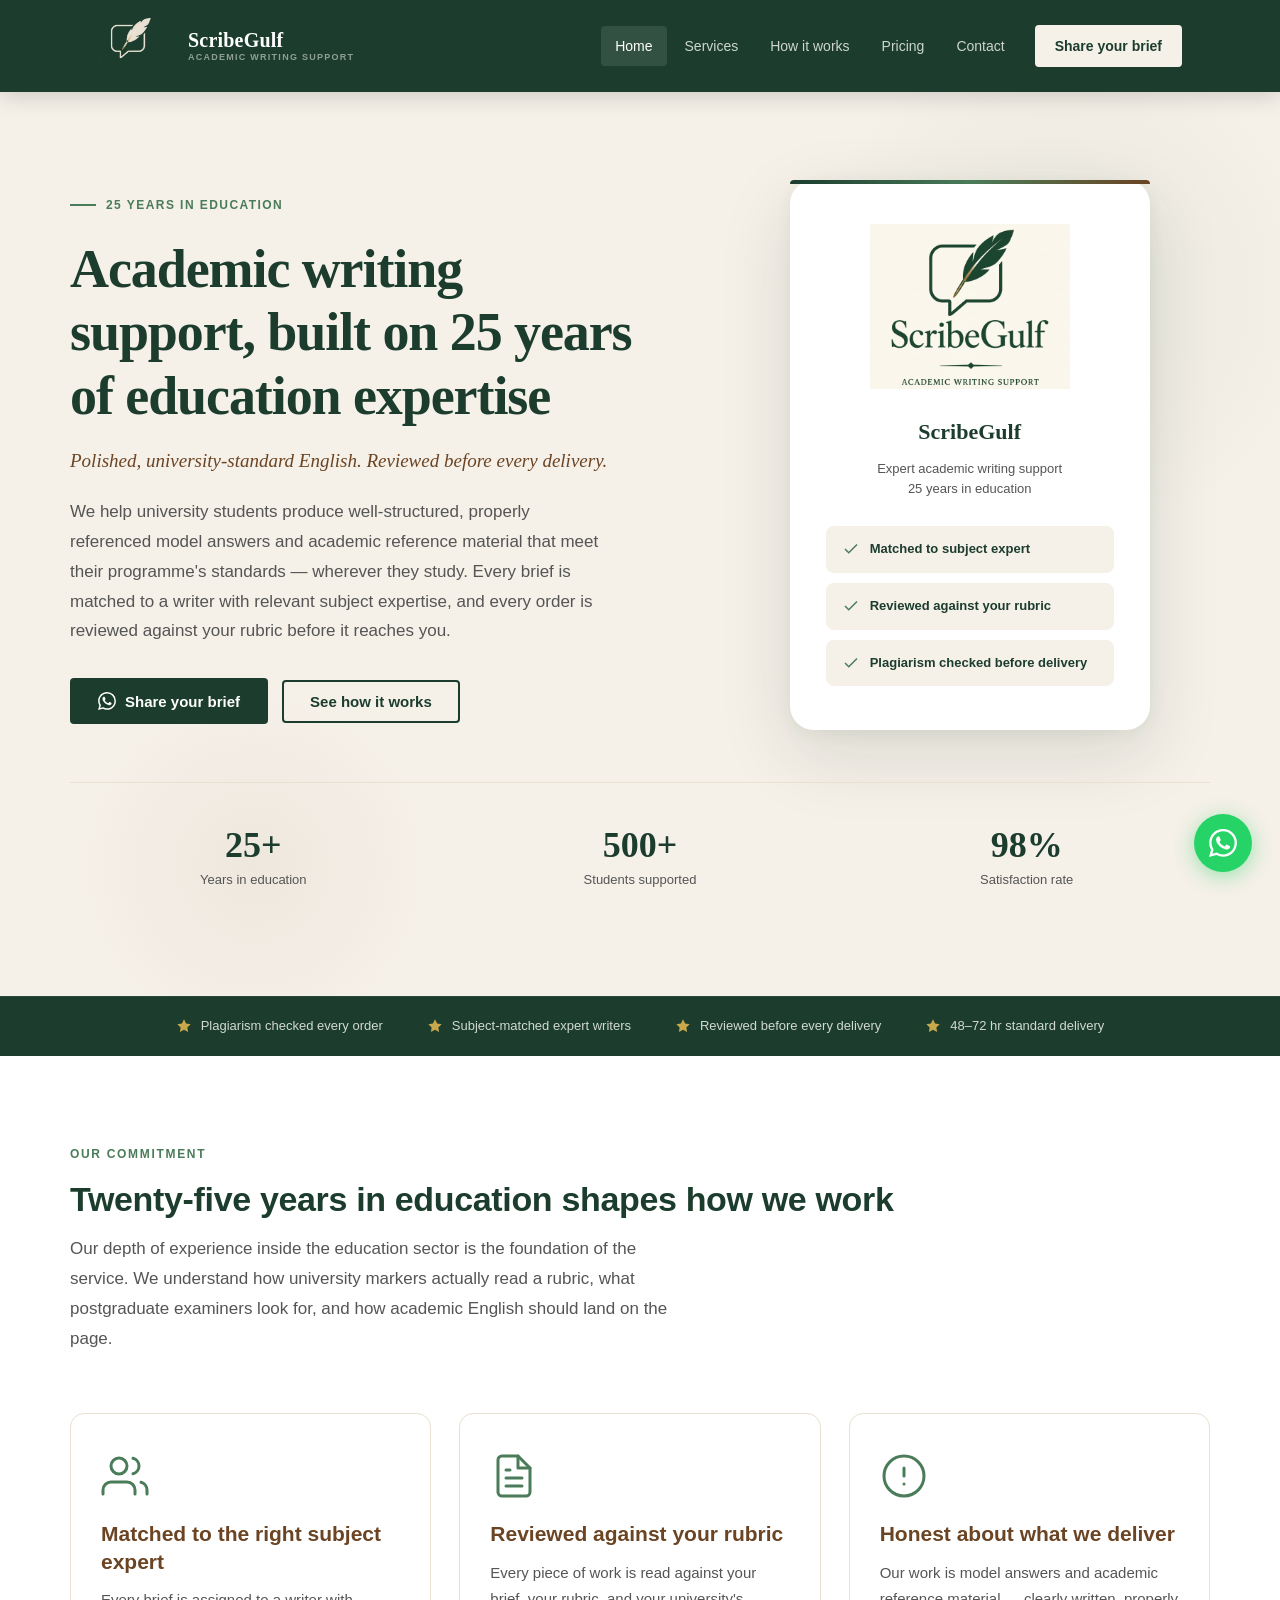
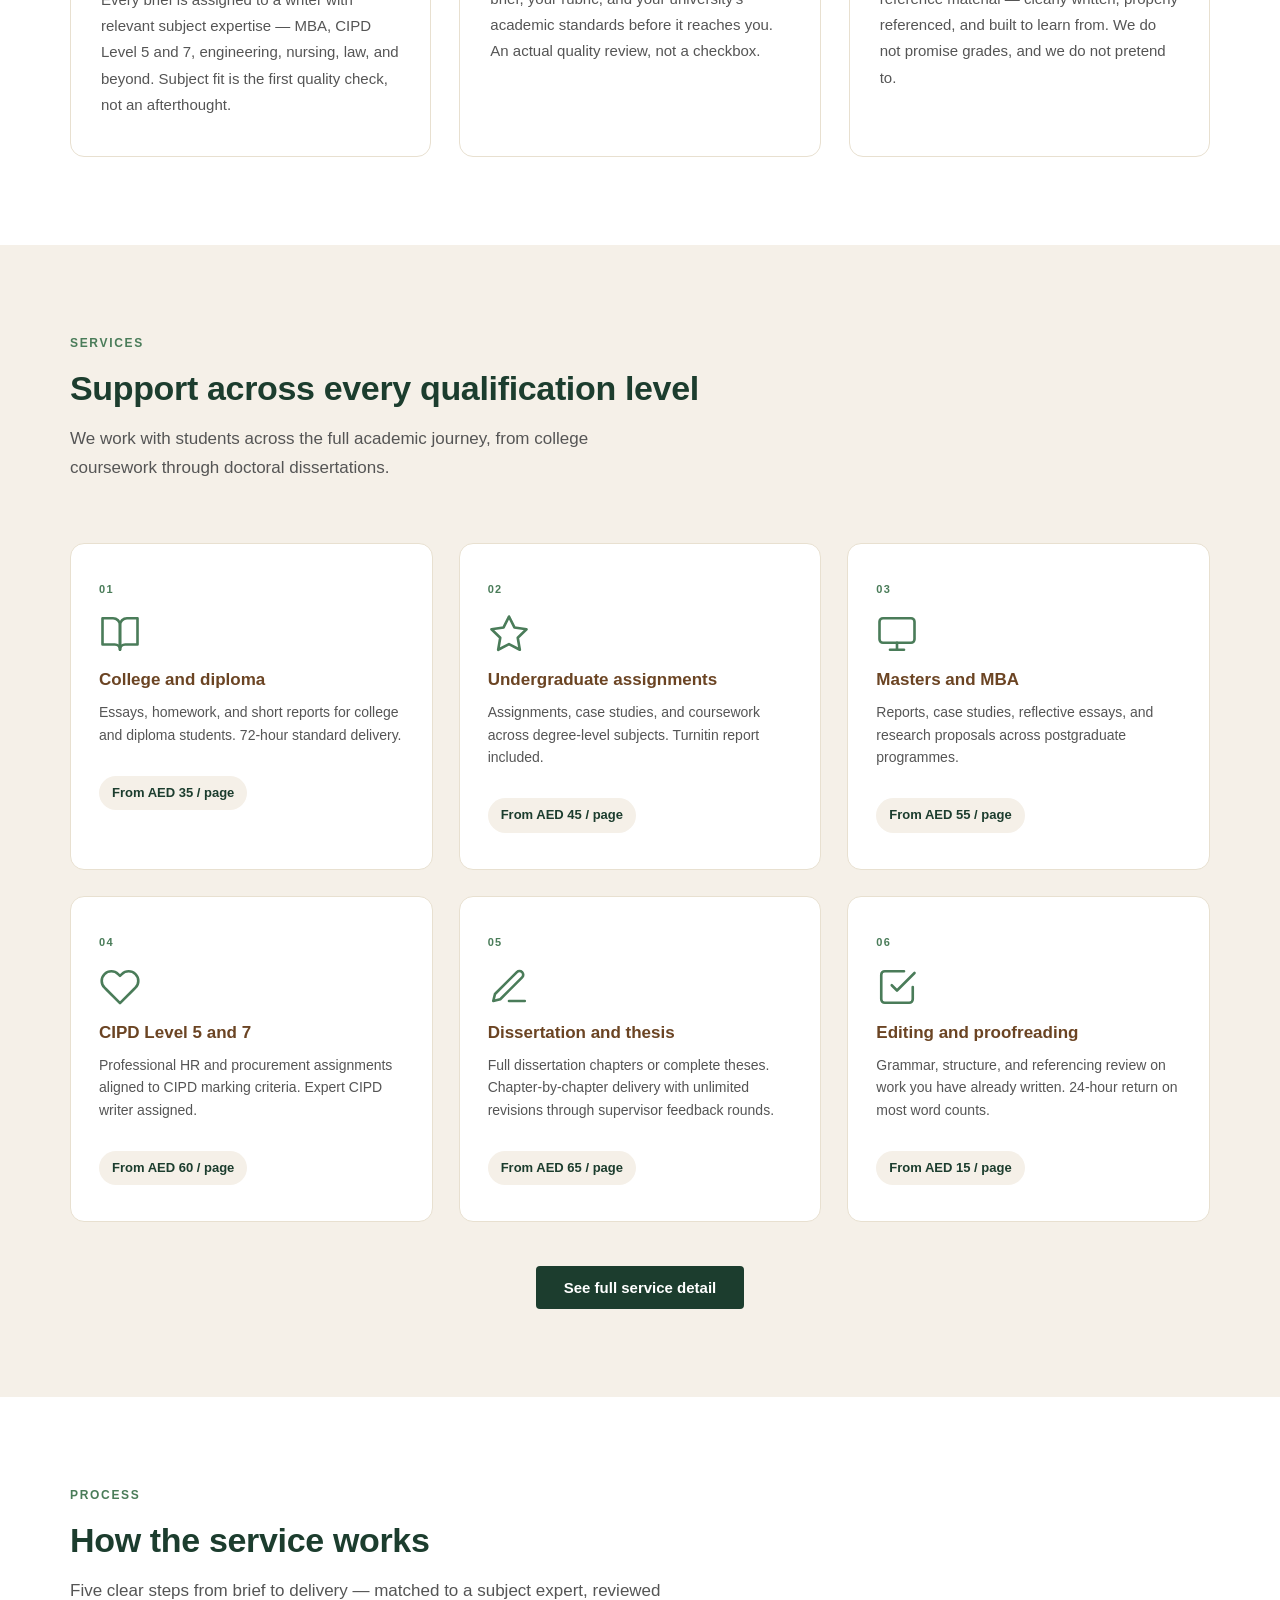
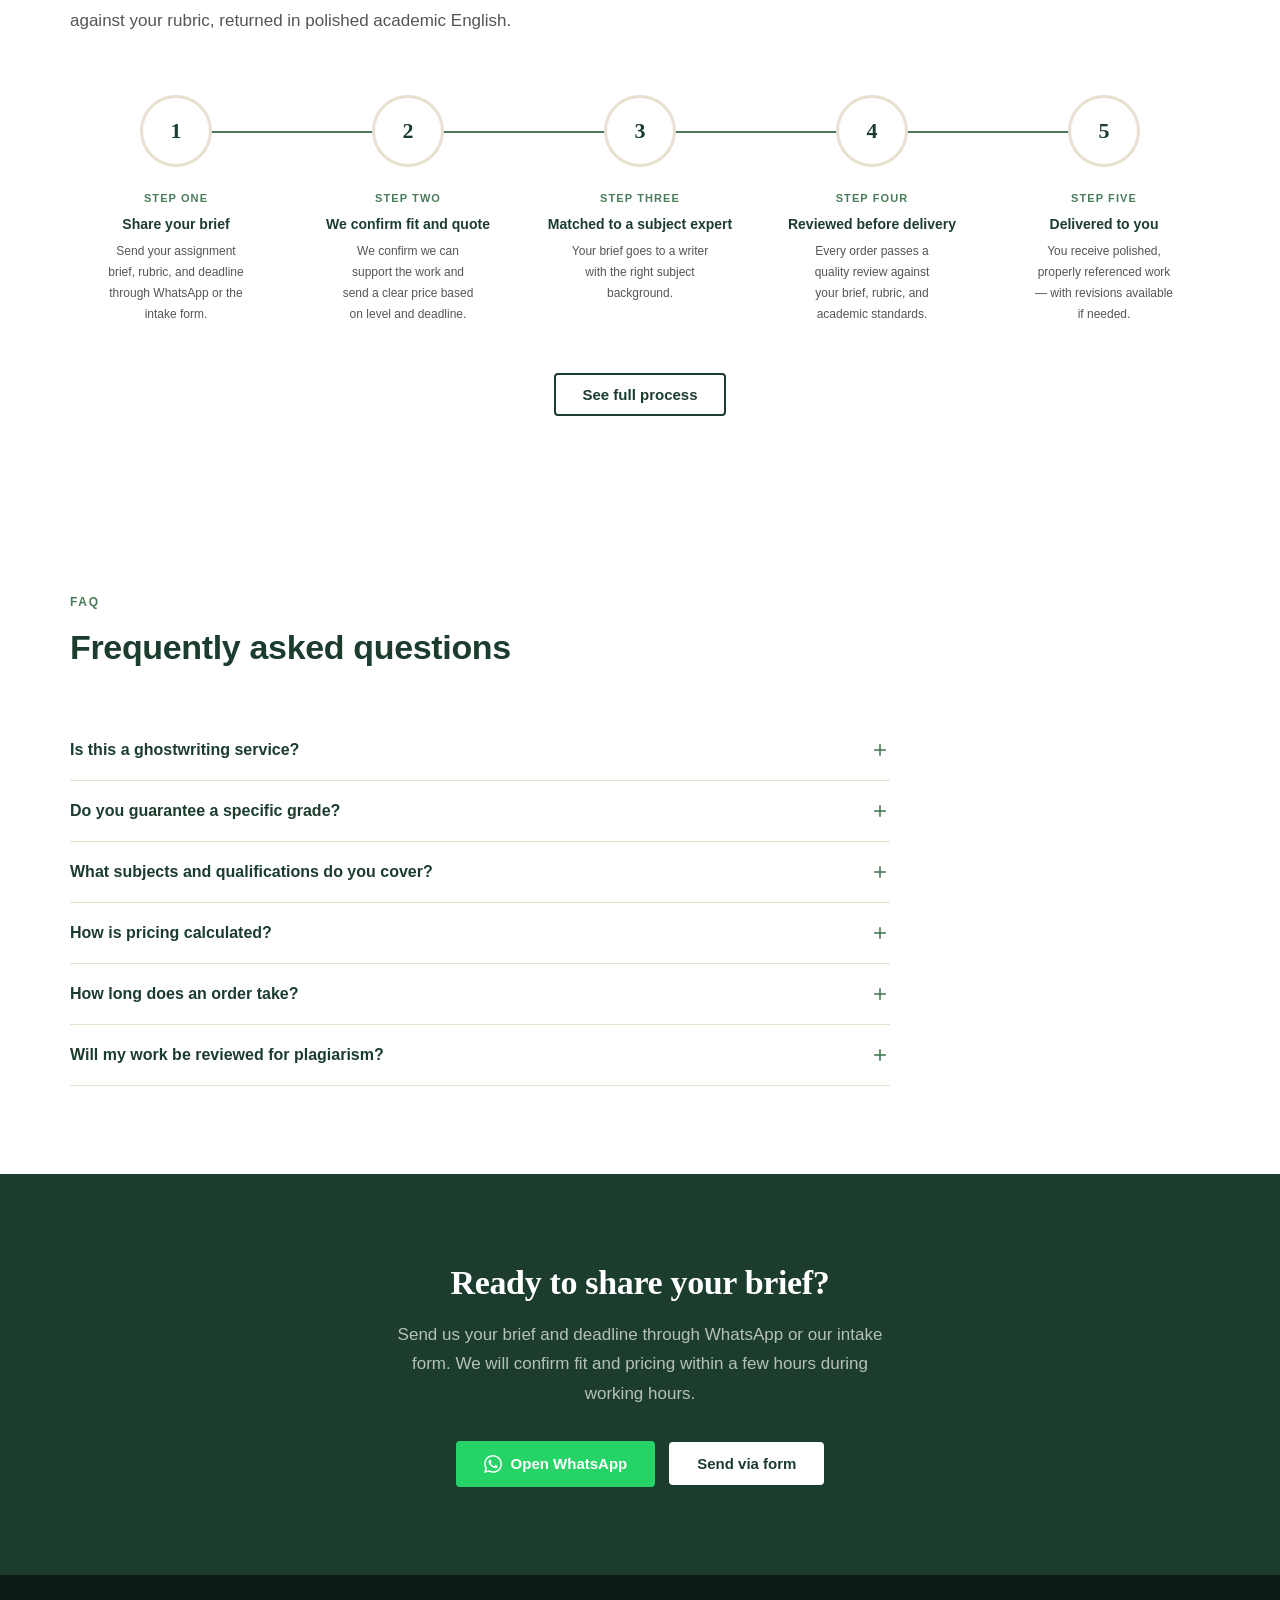
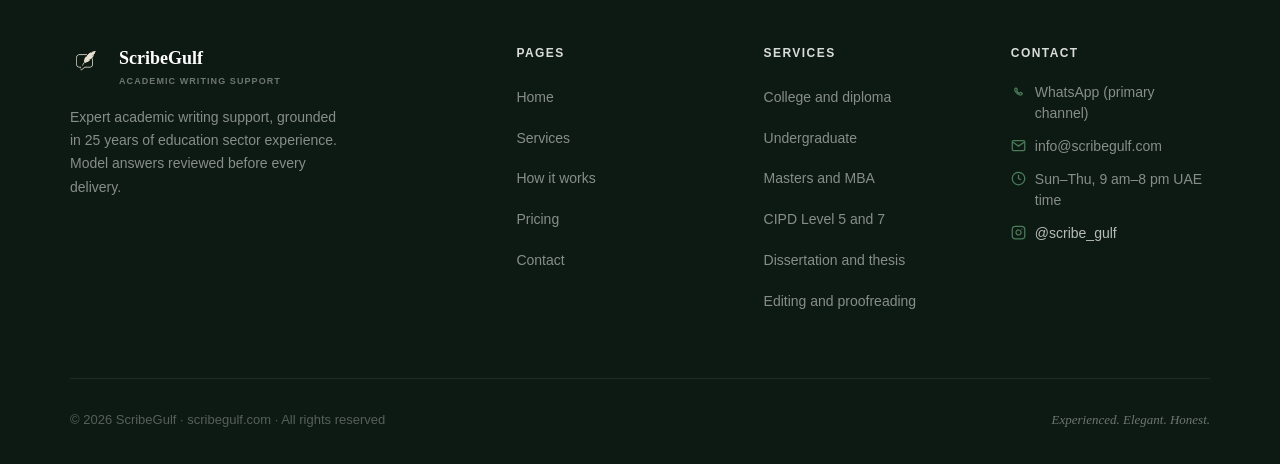
==== index.html @ 3269d296 "Initial site: ScribeGulf landing pages, styles, and brand assets" ====
<!DOCTYPE html>
<html lang="en">
<head>
  <meta charset="UTF-8">
  <meta name="viewport" content="width=device-width, initial-scale=1.0">
  <title>Academic writing support — ScribeGulf</title>
  <meta name="description" content="Expert academic writing support, grounded in 25 years of education sector experience. Model answers reviewed before every delivery.">
  <meta name="keywords" content="academic writing support, model answers for university, university assignment help, dissertation support">
  <link rel="canonical" href="https://scribegulf.com/">
  <!-- Favicon -->
  <link rel="icon" type="image/png" href="Shield.png">
  <link rel="stylesheet" href="style.css">
</head>
<body>

<!-- ═══ NAVIGATION ═══════════════════════════════════════ -->
<nav class="nav">
  <div class="nav__inner">
    <a href="index.html" class="nav__logo" aria-label="ScribeGulf home">
      <!-- Logo icon: speech bubble + feather quill -->
      <img src="Shield-nav.png" class="nav__logo-icon" alt="" aria-hidden="true" width="78" height="78">
      <div class="nav__logo-wordmark">
        <span class="nav__logo-name">ScribeGulf</span>
        <span class="nav__logo-sub">Academic Writing Support</span>
      </div>
    </a>
    <div class="nav__menu">
      <a href="index.html"         class="nav__link" data-page="index.html">Home</a>
      <a href="services.html"      class="nav__link" data-page="services.html">Services</a>
      <a href="how-it-works.html"  class="nav__link" data-page="how-it-works.html">How it works</a>
      <a href="pricing.html"       class="nav__link" data-page="pricing.html">Pricing</a>
      <a href="contact.html"       class="nav__link" data-page="contact.html">Contact</a>
      <a href="https://wa.me/12368696643?text=Hi%20ScribeGulf%2C%20I%27d%20like%20to%20share%20my%20brief." target="_blank" rel="noopener" class="nav__cta">Share your brief</a>
    </div>
    <button class="nav__hamburger" aria-label="Open menu" aria-expanded="false">
      <span></span><span></span><span></span>
    </button>
  </div>
  <div class="nav__mobile">
    <a href="index.html"        class="nav__link" data-page="index.html">Home</a>
    <a href="services.html"     class="nav__link" data-page="services.html">Services</a>
    <a href="how-it-works.html" class="nav__link" data-page="how-it-works.html">How it works</a>
    <a href="pricing.html"      class="nav__link" data-page="pricing.html">Pricing</a>
    <a href="contact.html"      class="nav__link" data-page="contact.html">Contact</a>
    <a href="https://wa.me/12368696643?text=Hi%20ScribeGulf%2C%20I%27d%20like%20to%20share%20my%20brief." target="_blank" rel="noopener" class="nav__cta btn btn--whatsapp">Share your brief</a>
  </div>
</nav>

<!-- ═══ HERO ══════════════════════════════════════════════ -->
<section class="hero">
  <div class="hero__blob1"></div>
  <div class="hero__blob2"></div>
  <div class="hero__inner">
    <div class="hero__content">
      <span class="hero__eyebrow">25 years in education</span>
      <h1>Academic writing support, built on 25 years of education expertise</h1>
      <p class="hero__sub">Polished, university-standard English. Reviewed before every delivery.</p>
      <p class="hero__body">We help university students produce well-structured, properly referenced model answers and academic reference material that meet their programme's standards — wherever they study. Every brief is matched to a writer with relevant subject expertise, and every order is reviewed against your rubric before it reaches you.</p>
      <div class="btn-group">
        <a href="https://wa.me/12368696643?text=Hi%20ScribeGulf%2C%20I%27d%20like%20to%20share%20my%20brief." target="_blank" rel="noopener" class="btn btn--primary">
          <svg viewBox="0 0 24 24" fill="currentColor" xmlns="http://www.w3.org/2000/svg"><path d="M17.472 14.382c-.297-.149-1.758-.867-2.03-.967-.273-.099-.471-.148-.67.15-.197.297-.767.966-.94 1.164-.173.199-.347.223-.644.075-.297-.15-1.255-.463-2.39-1.475-.883-.788-1.48-1.761-1.653-2.059-.173-.297-.018-.458.13-.606.134-.133.298-.347.446-.52.149-.174.198-.298.298-.497.099-.198.05-.371-.025-.52-.075-.149-.669-1.612-.916-2.207-.242-.579-.487-.5-.669-.51-.173-.008-.371-.01-.57-.01-.198 0-.52.074-.792.372-.272.297-1.04 1.016-1.04 2.479 0 1.462 1.065 2.875 1.213 3.074.149.198 2.096 3.2 5.077 4.487.709.306 1.262.489 1.694.625.712.227 1.36.195 1.871.118.571-.085 1.758-.719 2.006-1.413.248-.694.248-1.289.173-1.413-.074-.124-.272-.198-.57-.347m-5.421 7.403h-.004a9.87 9.87 0 01-5.031-1.378l-.361-.214-3.741.982.998-3.648-.235-.374a9.86 9.86 0 01-1.51-5.26c.001-5.45 4.436-9.884 9.888-9.884 2.64 0 5.122 1.03 6.988 2.898a9.825 9.825 0 012.893 6.994c-.003 5.45-4.437 9.884-9.885 9.884m8.413-18.297A11.815 11.815 0 0012.05 0C5.495 0 .16 5.335.157 11.892c0 2.096.547 4.142 1.588 5.945L.057 24l6.305-1.654a11.882 11.882 0 005.683 1.448h.005c6.554 0 11.89-5.335 11.893-11.893a11.821 11.821 0 00-3.48-8.413z"/></svg>
          Share your brief
        </a>
        <a href="how-it-works.html" class="btn btn--outline">See how it works</a>
      </div>
    </div>
    <div class="hero__visual" aria-hidden="true">
      <div class="hero__card">
        <img src="Logo.png" class="hero__logo-large" alt="ScribeGulf">
        <div class="hero__card-title">ScribeGulf</div>
        <div class="hero__card-sub">Expert academic writing support<br>25 years in education</div>
        <div class="hero__card-badges">
          <div class="hero__badge-item">
            <svg viewBox="0 0 24 24" fill="none" stroke="currentColor" stroke-width="2"><polyline points="20 6 9 17 4 12"></polyline></svg>
            <span>Matched to subject expert</span>
          </div>
          <div class="hero__badge-item">
            <svg viewBox="0 0 24 24" fill="none" stroke="currentColor" stroke-width="2"><polyline points="20 6 9 17 4 12"></polyline></svg>
            <span>Reviewed against your rubric</span>
          </div>
          <div class="hero__badge-item">
            <svg viewBox="0 0 24 24" fill="none" stroke="currentColor" stroke-width="2"><polyline points="20 6 9 17 4 12"></polyline></svg>
            <span>Plagiarism checked before delivery</span>
          </div>
        </div>
      </div>
    </div>
  </div>
  <div class="hero__stats">
    <div class="stat reveal d1">
      <span class="stat__number" data-target="25" data-suffix="+">25+</span>
      <div class="stat__label">Years in education</div>
    </div>
    <div class="stat reveal d2">
      <span class="stat__number" data-target="500" data-suffix="+">500+</span>
      <div class="stat__label">Students supported</div>
    </div>
    <div class="stat reveal d3">
      <span class="stat__number" data-target="98" data-suffix="%">98%</span>
      <div class="stat__label">Satisfaction rate</div>
    </div>
  </div>
</section>

<!-- ═══ TRUST BAR ════════════════════════════════════════ -->
<div class="trust-bar">
  <div class="trust-bar__inner">
    <div class="trust-item">
      <svg viewBox="0 0 24 24" fill="currentColor" xmlns="http://www.w3.org/2000/svg"><path d="M12 2l3.09 6.26L22 9.27l-5 4.87 1.18 6.88L12 17.77l-6.18 3.25L7 14.14 2 9.27l6.91-1.01L12 2z"/></svg>
      Plagiarism checked every order
    </div>
    <div class="trust-item">
      <svg viewBox="0 0 24 24" fill="currentColor" xmlns="http://www.w3.org/2000/svg"><path d="M12 2l3.09 6.26L22 9.27l-5 4.87 1.18 6.88L12 17.77l-6.18 3.25L7 14.14 2 9.27l6.91-1.01L12 2z"/></svg>
      Subject-matched expert writers
    </div>
    <div class="trust-item">
      <svg viewBox="0 0 24 24" fill="currentColor" xmlns="http://www.w3.org/2000/svg"><path d="M12 2l3.09 6.26L22 9.27l-5 4.87 1.18 6.88L12 17.77l-6.18 3.25L7 14.14 2 9.27l6.91-1.01L12 2z"/></svg>
      Reviewed before every delivery
    </div>
    <div class="trust-item">
      <svg viewBox="0 0 24 24" fill="currentColor" xmlns="http://www.w3.org/2000/svg"><path d="M12 2l3.09 6.26L22 9.27l-5 4.87 1.18 6.88L12 17.77l-6.18 3.25L7 14.14 2 9.27l6.91-1.01L12 2z"/></svg>
      48–72 hr standard delivery
    </div>
  </div>
</div>

<!-- ═══ THREE PILLARS ════════════════════════════════════ -->
<section class="section--white" style="padding: 88px 28px;">
  <div style="max-width:1140px; margin:0 auto;">
    <div class="section-header reveal">
      <span class="section-label">Our commitment</span>
      <h2>Twenty-five years in education shapes how we work</h2>
      <p class="section-intro">Our depth of experience inside the education sector is the foundation of the service. We understand how university markers actually read a rubric, what postgraduate examiners look for, and how academic English should land on the page.</p>
    </div>
    <div class="pillars-grid">
      <div class="pillar reveal d1">
        <svg class="pillar__icon" viewBox="0 0 24 24" fill="none" stroke="currentColor" stroke-width="1.5" stroke-linecap="round" stroke-linejoin="round">
          <path d="M17 21v-2a4 4 0 0 0-4-4H5a4 4 0 0 0-4 4v2"></path><circle cx="9" cy="7" r="4"></circle><path d="M23 21v-2a4 4 0 0 0-3-3.87"></path><path d="M16 3.13a4 4 0 0 1 0 7.75"></path>
        </svg>
        <h3>Matched to the right subject expert</h3>
        <p>Every brief is assigned to a writer with relevant subject expertise — MBA, CIPD Level 5 and 7, engineering, nursing, law, and beyond. Subject fit is the first quality check, not an afterthought.</p>
      </div>
      <div class="pillar reveal d2">
        <svg class="pillar__icon" viewBox="0 0 24 24" fill="none" stroke="currentColor" stroke-width="1.5" stroke-linecap="round" stroke-linejoin="round">
          <path d="M14 2H6a2 2 0 0 0-2 2v16a2 2 0 0 0 2 2h12a2 2 0 0 0 2-2V8z"></path><polyline points="14 2 14 8 20 8"></polyline><line x1="16" y1="13" x2="8" y2="13"></line><line x1="16" y1="17" x2="8" y2="17"></line><polyline points="10 9 9 9 8 9"></polyline>
        </svg>
        <h3>Reviewed against your rubric</h3>
        <p>Every piece of work is read against your brief, your rubric, and your university's academic standards before it reaches you. An actual quality review, not a checkbox.</p>
      </div>
      <div class="pillar reveal d3">
        <svg class="pillar__icon" viewBox="0 0 24 24" fill="none" stroke="currentColor" stroke-width="1.5" stroke-linecap="round" stroke-linejoin="round">
          <circle cx="12" cy="12" r="10"></circle><line x1="12" y1="8" x2="12" y2="12"></line><line x1="12" y1="16" x2="12.01" y2="16"></line>
        </svg>
        <h3>Honest about what we deliver</h3>
        <p>Our work is model answers and academic reference material — clearly written, properly referenced, and built to learn from. We do not promise grades, and we do not pretend to.</p>
      </div>
    </div>
  </div>
</section>

<!-- ═══ QUALIFICATION LEVELS ═════════════════════════════ -->
<section class="section--parchment" style="padding: 88px 28px;">
  <div style="max-width:1140px; margin:0 auto;">
    <div class="section-header reveal">
      <span class="section-label">Services</span>
      <h2>Support across every qualification level</h2>
      <p class="section-intro">We work with students across the full academic journey, from college coursework through doctoral dissertations.</p>
    </div>
    <div class="services-grid">
      <div class="service-card reveal d1">
        <div class="service-card__num">01</div>
        <svg class="service-card__icon" viewBox="0 0 24 24" fill="none" stroke="currentColor" stroke-width="1.5" stroke-linecap="round" stroke-linejoin="round">
          <path d="M2 3h6a4 4 0 0 1 4 4v14a3 3 0 0 0-3-3H2z"></path><path d="M22 3h-6a4 4 0 0 0-4 4v14a3 3 0 0 1 3-3h7z"></path>
        </svg>
        <h3>College and diploma</h3>
        <p>Essays, homework, and short reports for college and diploma students. 72-hour standard delivery.</p>
        <div class="service-card__rate">From AED 35 / page</div>
      </div>
      <div class="service-card reveal d2">
        <div class="service-card__num">02</div>
        <svg class="service-card__icon" viewBox="0 0 24 24" fill="none" stroke="currentColor" stroke-width="1.5" stroke-linecap="round" stroke-linejoin="round">
          <polygon points="12 2 15.09 8.26 22 9.27 17 14.14 18.18 21.02 12 17.77 5.82 21.02 7 14.14 2 9.27 8.91 8.26 12 2"></polygon>
        </svg>
        <h3>Undergraduate assignments</h3>
        <p>Assignments, case studies, and coursework across degree-level subjects. Turnitin report included.</p>
        <div class="service-card__rate">From AED 45 / page</div>
      </div>
      <div class="service-card reveal d3">
        <div class="service-card__num">03</div>
        <svg class="service-card__icon" viewBox="0 0 24 24" fill="none" stroke="currentColor" stroke-width="1.5" stroke-linecap="round" stroke-linejoin="round">
          <rect x="2" y="3" width="20" height="14" rx="2" ry="2"></rect><line x1="8" y1="21" x2="16" y2="21"></line><line x1="12" y1="17" x2="12" y2="21"></line>
        </svg>
        <h3>Masters and MBA</h3>
        <p>Reports, case studies, reflective essays, and research proposals across postgraduate programmes.</p>
        <div class="service-card__rate">From AED 55 / page</div>
      </div>
      <div class="service-card reveal d4">
        <div class="service-card__num">04</div>
        <svg class="service-card__icon" viewBox="0 0 24 24" fill="none" stroke="currentColor" stroke-width="1.5" stroke-linecap="round" stroke-linejoin="round">
          <path d="M20.84 4.61a5.5 5.5 0 0 0-7.78 0L12 5.67l-1.06-1.06a5.5 5.5 0 0 0-7.78 7.78l1.06 1.06L12 21.23l7.78-7.78 1.06-1.06a5.5 5.5 0 0 0 0-7.78z"></path>
        </svg>
        <h3>CIPD Level 5 and 7</h3>
        <p>Professional HR and procurement assignments aligned to CIPD marking criteria. Expert CIPD writer assigned.</p>
        <div class="service-card__rate">From AED 60 / page</div>
      </div>
      <div class="service-card reveal d5">
        <div class="service-card__num">05</div>
        <svg class="service-card__icon" viewBox="0 0 24 24" fill="none" stroke="currentColor" stroke-width="1.5" stroke-linecap="round" stroke-linejoin="round">
          <path d="M12 20h9"></path><path d="M16.5 3.5a2.121 2.121 0 0 1 3 3L7 19l-4 1 1-4L16.5 3.5z"></path>
        </svg>
        <h3>Dissertation and thesis</h3>
        <p>Full dissertation chapters or complete theses. Chapter-by-chapter delivery with unlimited revisions through supervisor feedback rounds.</p>
        <div class="service-card__rate">From AED 65 / page</div>
      </div>
      <div class="service-card reveal d6">
        <div class="service-card__num">06</div>
        <svg class="service-card__icon" viewBox="0 0 24 24" fill="none" stroke="currentColor" stroke-width="1.5" stroke-linecap="round" stroke-linejoin="round">
          <polyline points="9 11 12 14 22 4"></polyline><path d="M21 12v7a2 2 0 0 1-2 2H5a2 2 0 0 1-2-2V5a2 2 0 0 1 2-2h11"></path>
        </svg>
        <h3>Editing and proofreading</h3>
        <p>Grammar, structure, and referencing review on work you have already written. 24-hour return on most word counts.</p>
        <div class="service-card__rate">From AED 15 / page</div>
      </div>
    </div>
    <div style="text-align:center; margin-top:44px;" class="reveal">
      <a href="services.html" class="btn btn--primary">See full service detail</a>
    </div>
  </div>
</section>

<!-- ═══ HOW IT WORKS (PREVIEW) ═══════════════════════════ -->
<section class="section--white process-section">
  <div style="max-width:1140px; margin:0 auto;">
    <div class="section-header reveal">
      <span class="section-label">Process</span>
      <h2>How the service works</h2>
      <p class="section-intro">Five clear steps from brief to delivery — matched to a subject expert, reviewed against your rubric, returned in polished academic English.</p>
    </div>
    <div class="steps-wrap">
      <div class="steps-track"></div>
      <div class="steps-grid">
        <div class="step reveal d1">
          <div class="step__num">1</div>
          <div class="step__label">Step one</div>
          <h3>Share your brief</h3>
          <p>Send your assignment brief, rubric, and deadline through WhatsApp or the intake form.</p>
        </div>
        <div class="step reveal d2">
          <div class="step__num">2</div>
          <div class="step__label">Step two</div>
          <h3>We confirm fit and quote</h3>
          <p>We confirm we can support the work and send a clear price based on level and deadline.</p>
        </div>
        <div class="step reveal d3">
          <div class="step__num">3</div>
          <div class="step__label">Step three</div>
          <h3>Matched to a subject expert</h3>
          <p>Your brief goes to a writer with the right subject background.</p>
        </div>
        <div class="step reveal d4">
          <div class="step__num">4</div>
          <div class="step__label">Step four</div>
          <h3>Reviewed before delivery</h3>
          <p>Every order passes a quality review against your brief, rubric, and academic standards.</p>
        </div>
        <div class="step reveal d5">
          <div class="step__num">5</div>
          <div class="step__label">Step five</div>
          <h3>Delivered to you</h3>
          <p>You receive polished, properly referenced work — with revisions available if needed.</p>
        </div>
      </div>
    </div>
    <div style="text-align:center; margin-top:48px;" class="reveal">
      <a href="how-it-works.html" class="btn btn--outline">See full process</a>
    </div>
  </div>
</section>


<!-- ═══ FAQ ═══════════════════════════════════════════════ -->
<section class="section--white" style="padding: 88px 28px;">
  <div style="max-width:1140px; margin:0 auto;">
    <div class="section-header reveal">
      <span class="section-label">FAQ</span>
      <h2>Frequently asked questions</h2>
    </div>
    <div class="faq-wrap reveal">
      <div class="faq-item">
        <button class="faq-q">Is this a ghostwriting service?
          <svg viewBox="0 0 24 24" fill="none" stroke="currentColor" stroke-width="2"><line x1="12" y1="5" x2="12" y2="19"></line><line x1="5" y1="12" x2="19" y2="12"></line></svg>
        </button>
        <div class="faq-a"><p>No. Our work is model answers and academic reference material — written to your brief, referenced properly, and intended to support your own learning and writing. We are clear about what we deliver, and we do not pretend otherwise.</p></div>
      </div>
      <div class="faq-item">
        <button class="faq-q">Do you guarantee a specific grade?
          <svg viewBox="0 0 24 24" fill="none" stroke="currentColor" stroke-width="2"><line x1="12" y1="5" x2="12" y2="19"></line><line x1="5" y1="12" x2="19" y2="12"></line></svg>
        </button>
        <div class="faq-a"><p>We do not. Grade outcomes depend on factors outside any service's control. What we deliver is carefully written reference material reviewed against your rubric.</p></div>
      </div>
      <div class="faq-item">
        <button class="faq-q">What subjects and qualifications do you cover?
          <svg viewBox="0 0 24 24" fill="none" stroke="currentColor" stroke-width="2"><line x1="12" y1="5" x2="12" y2="19"></line><line x1="5" y1="12" x2="19" y2="12"></line></svg>
        </button>
        <div class="faq-a"><p>We support college, undergraduate, Masters, MBA, CIPD Level 5 and 7, and doctoral dissertation work across business, IT, engineering, nursing, law, and most academic disciplines.</p></div>
      </div>
      <div class="faq-item">
        <button class="faq-q">How is pricing calculated?
          <svg viewBox="0 0 24 24" fill="none" stroke="currentColor" stroke-width="2"><line x1="12" y1="5" x2="12" y2="19"></line><line x1="5" y1="12" x2="19" y2="12"></line></svg>
        </button>
        <div class="faq-a"><p>Pricing is based on qualification level and deadline. Standard rates start at AED 35 per page; full pricing is published on our <a href="pricing.html" style="color:var(--sage);font-weight:600;">pricing page</a>.</p></div>
      </div>
      <div class="faq-item">
        <button class="faq-q">How long does an order take?
          <svg viewBox="0 0 24 24" fill="none" stroke="currentColor" stroke-width="2"><line x1="12" y1="5" x2="12" y2="19"></line><line x1="5" y1="12" x2="19" y2="12"></line></svg>
        </button>
        <div class="faq-a"><p>Standard delivery is 48 to 72 hours depending on level. We also support 24-hour urgent delivery for an additional fee.</p></div>
      </div>
      <div class="faq-item">
        <button class="faq-q">Will my work be reviewed for plagiarism?
          <svg viewBox="0 0 24 24" fill="none" stroke="currentColor" stroke-width="2"><line x1="12" y1="5" x2="12" y2="19"></line><line x1="5" y1="12" x2="19" y2="12"></line></svg>
        </button>
        <div class="faq-a"><p>Yes. Every order passes plagiarism and academic-English checks before delivery. We target below 5% similarity on Copyscape.</p></div>
      </div>
    </div>
  </div>
</section>

<!-- ═══ BOTTOM CTA ════════════════════════════════════════ -->
<section class="cta-section">
  <div class="cta-section__inner reveal">
    <h2>Ready to share your brief?</h2>
    <p>Send us your brief and deadline through WhatsApp or our intake form. We will confirm fit and pricing within a few hours during working hours.</p>
    <div class="btn-group" style="justify-content:center;">
      <a href="https://wa.me/12368696643?text=Hi%20ScribeGulf%2C%20I%27d%20like%20to%20share%20my%20brief." target="_blank" rel="noopener" class="btn btn--whatsapp">
        <svg viewBox="0 0 24 24" fill="currentColor"><path d="M17.472 14.382c-.297-.149-1.758-.867-2.03-.967-.273-.099-.471-.148-.67.15-.197.297-.767.966-.94 1.164-.173.199-.347.223-.644.075-.297-.15-1.255-.463-2.39-1.475-.883-.788-1.48-1.761-1.653-2.059-.173-.297-.018-.458.13-.606.134-.133.298-.347.446-.52.149-.174.198-.298.298-.497.099-.198.05-.371-.025-.52-.075-.149-.669-1.612-.916-2.207-.242-.579-.487-.5-.669-.51-.173-.008-.371-.01-.57-.01-.198 0-.52.074-.792.372-.272.297-1.04 1.016-1.04 2.479 0 1.462 1.065 2.875 1.213 3.074.149.198 2.096 3.2 5.077 4.487.709.306 1.262.489 1.694.625.712.227 1.36.195 1.871.118.571-.085 1.758-.719 2.006-1.413.248-.694.248-1.289.173-1.413-.074-.124-.272-.198-.57-.347m-5.421 7.403h-.004a9.87 9.87 0 01-5.031-1.378l-.361-.214-3.741.982.998-3.648-.235-.374a9.86 9.86 0 01-1.51-5.26c.001-5.45 4.436-9.884 9.888-9.884 2.64 0 5.122 1.03 6.988 2.898a9.825 9.825 0 012.893 6.994c-.003 5.45-4.437 9.884-9.885 9.884m8.413-18.297A11.815 11.815 0 0012.05 0C5.495 0 .16 5.335.157 11.892c0 2.096.547 4.142 1.588 5.945L.057 24l6.305-1.654a11.882 11.882 0 005.683 1.448h.005c6.554 0 11.89-5.335 11.893-11.893a11.821 11.821 0 00-3.48-8.413z"/></svg>
        Open WhatsApp
      </a>
      <a href="contact.html" class="btn btn--white">Send via form</a>
    </div>
  </div>
</section>

<!-- ═══ FOOTER ════════════════════════════════════════════ -->
<footer class="footer">
  <div class="footer__top">
    <div>
      <div class="footer__logo-wrap">
        <img src="Shield-nav.png" class="footer__logo-icon" alt="" aria-hidden="true">
        <div>
          <div class="footer__logo-name">ScribeGulf</div>
          <span class="footer__logo-sub">Academic Writing Support</span>
        </div>
      </div>
      <p class="footer__brand-desc">Expert academic writing support, grounded in 25 years of education sector experience. Model answers reviewed before every delivery.</p>
    </div>
    <div>
      <div class="footer__col-title">Pages</div>
      <ul class="footer__links">
        <li><a href="index.html">Home</a></li>
        <li><a href="services.html">Services</a></li>
        <li><a href="how-it-works.html">How it works</a></li>
        <li><a href="pricing.html">Pricing</a></li>
        <li><a href="contact.html">Contact</a></li>
      </ul>
    </div>
    <div>
      <div class="footer__col-title">Services</div>
      <ul class="footer__links">
        <li><a href="services.html">College and diploma</a></li>
        <li><a href="services.html">Undergraduate</a></li>
        <li><a href="services.html">Masters and MBA</a></li>
        <li><a href="services.html">CIPD Level 5 and 7</a></li>
        <li><a href="services.html">Dissertation and thesis</a></li>
        <li><a href="services.html">Editing and proofreading</a></li>
      </ul>
    </div>
    <div>
      <div class="footer__col-title">Contact</div>
      <div class="footer__contact-item">
        <svg class="footer__contact-icon" viewBox="0 0 24 24" fill="none" stroke="currentColor" stroke-width="2"><path d="M17.472 14.382c-.297-.149-1.758-.867-2.03-.967-.273-.099-.471-.148-.67.15-.197.297-.767.966-.94 1.164-.173.199-.347.223-.644.075-.297-.15-1.255-.463-2.39-1.475-.883-.788-1.48-1.761-1.653-2.059-.173-.297-.018-.458.13-.606.134-.133.298-.347.446-.52.149-.174.198-.298.298-.497.099-.198.05-.371-.025-.52-.075-.149-.669-1.612-.916-2.207-.242-.579-.487-.5-.669-.51-.173-.008-.371-.01-.57-.01-.198 0-.52.074-.792.372-.272.297-1.04 1.016-1.04 2.479 0 1.462 1.065 2.875 1.213 3.074.149.198 2.096 3.2 5.077 4.487.709.306 1.262.489 1.694.625.712.227 1.36.195 1.871.118.571-.085 1.758-.719 2.006-1.413.248-.694.248-1.289.173-1.413-.074-.124-.272-.198-.57-.347"/></svg>
        WhatsApp (primary channel)
      </div>
      <div class="footer__contact-item">
        <svg class="footer__contact-icon" viewBox="0 0 24 24" fill="none" stroke="currentColor" stroke-width="2"><path d="M4 4h16c1.1 0 2 .9 2 2v12c0 1.1-.9 2-2 2H4c-1.1 0-2-.9-2-2V6c0-1.1.9-2 2-2z"></path><polyline points="22,6 12,13 2,6"></polyline></svg>
        info@scribegulf.com
      </div>
      <div class="footer__contact-item">
        <svg class="footer__contact-icon" viewBox="0 0 24 24" fill="none" stroke="currentColor" stroke-width="2"><circle cx="12" cy="12" r="10"></circle><polyline points="12 6 12 12 16 14"></polyline></svg>
        Sun–Thu, 9 am–8 pm UAE time
      </div>
      <div class="footer__contact-item">
        <svg class="footer__contact-icon" viewBox="0 0 24 24" fill="none" stroke="currentColor" stroke-width="2" stroke-linecap="round" stroke-linejoin="round"><rect x="2" y="2" width="20" height="20" rx="5" ry="5"></rect><path d="M16 11.37A4 4 0 1 1 12.63 8 4 4 0 0 1 16 11.37z"></path><line x1="17.5" y1="6.5" x2="17.51" y2="6.5"></line></svg>
        <a href="https://www.instagram.com/scribe_gulf" target="_blank" rel="noopener" style="color:rgba(255,255,255,0.7);text-decoration:none;">@scribe_gulf</a>
      </div>
    </div>
  </div>
  <div class="footer__bottom">
    <div class="footer__copy">© 2026 ScribeGulf · scribegulf.com · All rights reserved</div>
    <div class="footer__tagline">Experienced. Elegant. Honest.</div>
  </div>
</footer>

<!-- WhatsApp float button -->
<a href="https://wa.me/12368696643?text=Hi%20ScribeGulf%2C%20I%27d%20like%20to%20share%20my%20brief." target="_blank" rel="noopener" class="wa-float" aria-label="Chat on WhatsApp">
  <svg viewBox="0 0 24 24" fill="white" xmlns="http://www.w3.org/2000/svg">
    <path d="M17.472 14.382c-.297-.149-1.758-.867-2.03-.967-.273-.099-.471-.148-.67.15-.197.297-.767.966-.94 1.164-.173.199-.347.223-.644.075-.297-.15-1.255-.463-2.39-1.475-.883-.788-1.48-1.761-1.653-2.059-.173-.297-.018-.458.13-.606.134-.133.298-.347.446-.52.149-.174.198-.298.298-.497.099-.198.05-.371-.025-.52-.075-.149-.669-1.612-.916-2.207-.242-.579-.487-.5-.669-.51-.173-.008-.371-.01-.57-.01-.198 0-.52.074-.792.372-.272.297-1.04 1.016-1.04 2.479 0 1.462 1.065 2.875 1.213 3.074.149.198 2.096 3.2 5.077 4.487.709.306 1.262.489 1.694.625.712.227 1.36.195 1.871.118.571-.085 1.758-.719 2.006-1.413.248-.694.248-1.289.173-1.413-.074-.124-.272-.198-.57-.347m-5.421 7.403h-.004a9.87 9.87 0 01-5.031-1.378l-.361-.214-3.741.982.998-3.648-.235-.374a9.86 9.86 0 01-1.51-5.26c.001-5.45 4.436-9.884 9.888-9.884 2.64 0 5.122 1.03 6.988 2.898a9.825 9.825 0 012.893 6.994c-.003 5.45-4.437 9.884-9.885 9.884m8.413-18.297A11.815 11.815 0 0012.05 0C5.495 0 .16 5.335.157 11.892c0 2.096.547 4.142 1.588 5.945L.057 24l6.305-1.654a11.882 11.882 0 005.683 1.448h.005c6.554 0 11.89-5.335 11.893-11.893a11.821 11.821 0 00-3.48-8.413z"/>
  </svg>
</a>

<script src="script.js"></script>
</body>
</html>
---- style.css ----
/* ============================================================
   ScribeGulf — Global Stylesheet
   Forest & Parchment Edition · v1.2
   Colors: Forest #1C3D2E · Sage #4A7C59 · Walnut #6B4423
           Parchment #F5F0E8 · Cream #E8E0D0 · White #FFFFFF
============================================================ */

/* --- Custom Properties ----------------------------------- */
:root {
  --forest:    #1C3D2E;
  --sage:      #4A7C59;
  --walnut:    #6B4423;
  --parchment: #F5F0E8;
  --cream:     #E8E0D0;
  --white:     #FFFFFF;
  --ink:       #0D1A14;
  --gold:      #C9A84C;

  --text-dark:  #1A1A1A;
  --text-mid:   #555555;
  --text-light: #888888;

  --max-width:   1140px;
  --radius:      4px;
  --radius-lg:   14px;
  --transition:  0.24s ease;
  --shadow:      0 2px 16px rgba(28,61,46,0.09);
  --shadow-hover:0 8px 36px rgba(28,61,46,0.18);
}

/* --- Reset ----------------------------------------------- */
*, *::before, *::after { box-sizing: border-box; margin: 0; padding: 0; }
html { scroll-behavior: smooth; -webkit-text-size-adjust: 100%; }
body {
  font-family: Arial, Helvetica, sans-serif;
  font-size: 17px;
  line-height: 1.75;
  color: var(--text-dark);
  background: var(--parchment);
  overflow-x: hidden;
}
img, svg { display: block; max-width: 100%; }
a { color: inherit; text-decoration: none; }
ul, ol { list-style: none; }
button { cursor: pointer; border: none; background: none; font-family: inherit; }

/* --- Typography ------------------------------------------ */
h1 {
  font-family: Georgia, 'Times New Roman', serif;
  font-size: clamp(34px, 4.5vw, 54px);
  font-weight: 700;
  color: var(--forest);
  line-height: 1.18;
  letter-spacing: -0.02em;
}
h2 {
  font-family: Arial, Helvetica, sans-serif;
  font-size: clamp(24px, 3vw, 34px);
  font-weight: 700;
  color: var(--forest);
  line-height: 1.22;
  letter-spacing: -0.01em;
}
h3 {
  font-family: Arial, Helvetica, sans-serif;
  font-size: clamp(17px, 2vw, 21px);
  font-weight: 600;
  color: var(--walnut);
  line-height: 1.3;
}
h4 {
  font-size: 13px;
  font-weight: 700;
  letter-spacing: 0.1em;
  text-transform: uppercase;
  color: var(--sage);
}
p { margin-bottom: 1.1em; max-width: 66ch; }
p:last-child { margin-bottom: 0; }

/* --- Layout --------------------------------------------- */
.container {
  width: 100%;
  max-width: var(--max-width);
  margin: 0 auto;
  padding: 0 28px;
}
section { padding: 88px 28px; }
.section--parchment { background: var(--parchment); }
.section--white     { background: var(--white); }
.section--cream     { background: var(--cream); }
.section--forest    { background: var(--forest); }

.section-label {
  display: block;
  font-size: 12px;
  font-weight: 700;
  letter-spacing: 0.14em;
  text-transform: uppercase;
  color: var(--sage);
  margin-bottom: 14px;
}
.section-header { max-width: var(--max-width); margin: 0 auto; }
.section-intro {
  color: var(--text-mid);
  font-size: 17px;
  margin-top: 14px;
  max-width: 600px;
}

/* --- Buttons -------------------------------------------- */
.btn {
  display: inline-flex;
  align-items: center;
  gap: 9px;
  padding: 14px 28px;
  font-size: 15px;
  font-weight: 700;
  font-family: Arial, Helvetica, sans-serif;
  border-radius: var(--radius);
  transition: background var(--transition), color var(--transition),
              transform var(--transition), box-shadow var(--transition);
  white-space: nowrap;
  line-height: 1;
}
.btn svg { width: 18px; height: 18px; flex-shrink: 0; }

.btn--primary {
  background: var(--forest);
  color: var(--white);
}
.btn--primary:hover {
  background: var(--walnut);
  transform: translateY(-2px);
  box-shadow: 0 6px 20px rgba(28,61,46,0.28);
}
.btn--outline {
  background: transparent;
  color: var(--forest);
  border: 2px solid var(--forest);
  padding: 12px 26px;
}
.btn--outline:hover {
  background: var(--forest);
  color: var(--white);
}
.btn--sage {
  background: var(--sage);
  color: var(--white);
}
.btn--sage:hover {
  background: var(--forest);
  transform: translateY(-2px);
}
.btn--whatsapp {
  background: #25D366;
  color: var(--white);
}
.btn--whatsapp:hover {
  background: #1DAB54;
  transform: translateY(-2px);
  box-shadow: 0 6px 20px rgba(37,211,102,0.35);
}
.btn--white {
  background: var(--white);
  color: var(--forest);
}
.btn--white:hover {
  background: var(--parchment);
  transform: translateY(-2px);
}
.btn-group {
  display: flex;
  gap: 14px;
  flex-wrap: wrap;
  align-items: center;
  margin-top: 32px;
}

/* --- Navigation ----------------------------------------- */
.nav {
  position: sticky;
  top: 0;
  z-index: 500;
  background: var(--forest);
  box-shadow: 0 2px 24px rgba(0,0,0,0.18);
}
.nav__inner {
  max-width: var(--max-width);
  margin: 0 auto;
  padding: 0 28px;
  height: 92px;
  display: flex;
  align-items: center;
  justify-content: space-between;
}
.nav__logo {
  display: flex;
  align-items: center;
  gap: 12px;
  text-decoration: none;
  flex-shrink: 0;
}
.nav__logo-icon {
  width: 78px;
  height: 78px;
  flex-shrink: 0;
  object-fit: contain;
  transform: translateY(4px);
}
.nav__logo-wordmark {
  display: flex;
  flex-direction: column;
  justify-content: center;
  line-height: 1;
}
.nav__logo-name {
  font-family: Georgia, 'Times New Roman', serif;
  font-size: 20px;
  font-weight: 700;
  color: var(--white);
  letter-spacing: 0.01em;
}
.nav__logo-sub {
  font-size: 9px;
  font-weight: 600;
  letter-spacing: 0.14em;
  text-transform: uppercase;
  color: rgba(255,255,255,0.5);
  margin-top: 3px;
}
.nav__menu {
  display: flex;
  align-items: center;
  gap: 4px;
}
.nav__link {
  font-size: 14px;
  font-weight: 500;
  color: rgba(255,255,255,0.78);
  padding: 8px 14px;
  border-radius: var(--radius);
  transition: background var(--transition), color var(--transition);
}
.nav__link:hover,
.nav__link.active {
  color: var(--white);
  background: rgba(255,255,255,0.1);
}
.nav__cta {
  margin-left: 12px;
  font-size: 14px;
  font-weight: 700;
  color: var(--forest);
  background: var(--parchment);
  padding: 9px 20px;
  border-radius: var(--radius);
  transition: background var(--transition), transform var(--transition);
  white-space: nowrap;
}
.nav__cta:hover { background: var(--white); transform: translateY(-1px); }
.nav__hamburger {
  display: none;
  flex-direction: column;
  gap: 5px;
  padding: 8px;
}
.nav__hamburger span {
  display: block;
  width: 22px;
  height: 2px;
  background: var(--white);
  border-radius: 2px;
  transition: transform var(--transition), opacity var(--transition);
}
.nav__hamburger.open span:nth-child(1) { transform: translateY(7px) rotate(45deg); }
.nav__hamburger.open span:nth-child(2) { opacity: 0; }
.nav__hamburger.open span:nth-child(3) { transform: translateY(-7px) rotate(-45deg); }
.nav__mobile {
  display: none;
  background: #162e22;
  padding: 8px 20px 20px;
  border-top: 1px solid rgba(255,255,255,0.08);
}
.nav__mobile.open { display: block; }
.nav__mobile .nav__link {
  display: block;
  padding: 14px 0;
  border-bottom: 1px solid rgba(255,255,255,0.07);
  font-size: 16px;
  color: rgba(255,255,255,0.8);
}
.nav__mobile .nav__cta { display: inline-block; margin-top: 16px; }

/* --- Page Hero (inner pages) ---------------------------- */
.page-hero {
  background: var(--forest);
  padding: 72px 28px 80px;
}
.page-hero__inner {
  max-width: var(--max-width);
  margin: 0 auto;
}
.page-hero__eyebrow {
  display: block;
  font-size: 12px;
  font-weight: 700;
  letter-spacing: 0.14em;
  text-transform: uppercase;
  color: rgba(255,255,255,0.5);
  margin-bottom: 14px;
}
.page-hero h1 {
  color: var(--white);
  max-width: 760px;
}
.page-hero p {
  color: rgba(255,255,255,0.68);
  font-size: 18px;
  max-width: 580px;
  margin-top: 18px;
  max-width: none;
}

/* --- Hero (home) ---------------------------------------- */
.hero {
  background: var(--parchment);
  padding: 88px 28px 104px;
  position: relative;
  overflow: hidden;
}
.hero__blob1 {
  position: absolute; top: -80px; right: -60px;
  width: 560px; height: 560px; border-radius: 50%;
  background: radial-gradient(circle, rgba(74,124,89,0.07) 0%, transparent 65%);
  pointer-events: none;
}
.hero__blob2 {
  position: absolute; bottom: -60px; left: 5%;
  width: 380px; height: 380px; border-radius: 50%;
  background: radial-gradient(circle, rgba(107,68,35,0.05) 0%, transparent 65%);
  pointer-events: none;
}
.hero__inner {
  max-width: var(--max-width);
  margin: 0 auto;
  display: grid;
  grid-template-columns: 1.1fr 0.9fr;
  gap: 72px;
  align-items: center;
  position: relative;
  z-index: 1;
}
.hero__eyebrow {
  display: inline-flex;
  align-items: center;
  gap: 10px;
  font-size: 12px;
  font-weight: 700;
  letter-spacing: 0.12em;
  text-transform: uppercase;
  color: var(--sage);
  margin-bottom: 22px;
}
.hero__eyebrow::before {
  content: ''; display: block;
  width: 26px; height: 2px;
  background: var(--sage);
}
.hero h1 { margin-bottom: 18px; }
.hero__sub {
  font-family: Georgia, 'Times New Roman', serif;
  font-size: 19px;
  color: var(--walnut);
  font-style: italic;
  margin-bottom: 22px;
  line-height: 1.5;
}
.hero__body { color: var(--text-mid); max-width: 540px; margin-bottom: 0; }
.hero__visual {
  display: flex;
  justify-content: center;
  align-items: center;
}
.hero__card {
  background: var(--white);
  border-radius: 24px;
  padding: 44px 36px;
  box-shadow: 0 24px 72px rgba(28,61,46,0.13), 0 4px 16px rgba(28,61,46,0.06);
  text-align: center;
  width: 100%;
  max-width: 360px;
  position: relative;
}
.hero__card::before {
  content: '';
  position: absolute; top: 0; left: 0; right: 0;
  height: 4px;
  background: linear-gradient(90deg, var(--forest) 0%, var(--sage) 50%, var(--walnut) 100%);
  border-radius: 24px 24px 0 0;
}
.hero__logo-large {
  width: auto; max-width: 200px; height: auto;
  margin: 0 auto 24px;
}
.hero__card-title {
  font-family: Georgia, serif;
  font-size: 22px;
  font-weight: 700;
  color: var(--forest);
  margin-bottom: 8px;
}
.hero__card-sub {
  font-size: 13px;
  color: var(--text-mid);
  margin-bottom: 28px;
  line-height: 1.5;
}
.hero__card-badges {
  display: flex;
  flex-direction: column;
  gap: 10px;
}
.hero__badge-item {
  display: flex;
  align-items: center;
  gap: 10px;
  padding: 12px 16px;
  background: var(--parchment);
  border-radius: 8px;
  text-align: left;
}
.hero__badge-item svg { width: 18px; height: 18px; color: var(--sage); flex-shrink: 0; }
.hero__badge-item span { font-size: 13px; font-weight: 600; color: var(--forest); }
.hero__stats {
  display: grid;
  grid-template-columns: repeat(3, 1fr);
  gap: 20px;
  margin-top: 52px;
  padding-top: 44px;
  border-top: 1px solid var(--cream);
  max-width: var(--max-width);
  margin-left: auto;
  margin-right: auto;
  position: relative;
  z-index: 1;
}
.stat { text-align: center; }
.stat__number {
  display: block;
  font-family: Georgia, serif;
  font-size: 36px;
  font-weight: 700;
  color: var(--forest);
  line-height: 1;
}
.stat__label { font-size: 13px; color: var(--text-mid); margin-top: 6px; }

/* --- Trust bar ------------------------------------------ */
.trust-bar {
  background: var(--forest);
  padding: 18px 28px;
  border-top: 1px solid rgba(255,255,255,0.06);
}
.trust-bar__inner {
  max-width: var(--max-width);
  margin: 0 auto;
  display: flex;
  justify-content: center;
  gap: 44px;
  flex-wrap: wrap;
}
.trust-item {
  display: flex;
  align-items: center;
  gap: 9px;
  font-size: 13px;
  font-weight: 500;
  color: rgba(255,255,255,0.8);
}
.trust-item svg { width: 16px; height: 16px; color: var(--gold); flex-shrink: 0; }

/* --- Pillars -------------------------------------------- */
.pillars-grid {
  display: grid;
  grid-template-columns: repeat(3, 1fr);
  gap: 28px;
  margin-top: 60px;
  max-width: var(--max-width);
  margin-left: auto;
  margin-right: auto;
}
.pillar {
  padding: 38px 30px;
  background: var(--white);
  border: 1px solid var(--cream);
  border-radius: var(--radius-lg);
  transition: box-shadow var(--transition), transform var(--transition);
}
.pillar:hover { box-shadow: var(--shadow-hover); transform: translateY(-4px); }
.pillar__icon {
  width: 48px; height: 48px;
  color: var(--sage);
  margin-bottom: 20px;
}
.pillar h3 { margin-bottom: 12px; }
.pillar p { color: var(--text-mid); font-size: 15px; }

/* --- Services grid -------------------------------------- */
.services-grid {
  display: grid;
  grid-template-columns: repeat(3, 1fr);
  gap: 26px;
  margin-top: 60px;
  max-width: var(--max-width);
  margin-left: auto;
  margin-right: auto;
}
.service-card {
  background: var(--white);
  border: 1px solid var(--cream);
  border-radius: var(--radius-lg);
  padding: 36px 28px;
  transition: box-shadow var(--transition), transform var(--transition), border-color var(--transition);
  position: relative;
  overflow: hidden;
}
.service-card::after {
  content: '';
  position: absolute; top: 0; left: 0; right: 0; height: 3px;
  background: var(--sage);
  transform: scaleX(0);
  transform-origin: left;
  transition: transform 0.3s ease;
}
.service-card:hover::after { transform: scaleX(1); }
.service-card:hover {
  box-shadow: var(--shadow-hover);
  transform: translateY(-5px);
  border-color: var(--sage);
}
.service-card__num {
  font-size: 11px; font-weight: 700;
  letter-spacing: 0.12em;
  text-transform: uppercase;
  color: var(--sage);
  margin-bottom: 14px;
}
.service-card__icon {
  width: 42px; height: 42px;
  color: var(--sage);
  margin-bottom: 14px;
}
.service-card h3 { font-size: 17px; margin-bottom: 10px; }
.service-card > p { color: var(--text-mid); font-size: 14px; line-height: 1.6; }
.service-card__meta {
  margin-top: 16px;
  padding-top: 16px;
  border-top: 1px solid var(--cream);
}
.service-card__includes {
  font-size: 12px;
  font-weight: 700;
  letter-spacing: 0.08em;
  text-transform: uppercase;
  color: var(--text-light);
  margin-bottom: 8px;
}
.service-card__list li {
  font-size: 13px;
  color: var(--text-mid);
  padding: 4px 0;
  display: flex;
  align-items: flex-start;
  gap: 8px;
}
.service-card__list li::before {
  content: '';
  display: block; width: 5px; height: 5px;
  border-radius: 50%; background: var(--sage);
  margin-top: 8px; flex-shrink: 0;
}
.service-card__rate {
  display: inline-block;
  margin-top: 14px;
  padding: 6px 13px;
  background: var(--parchment);
  border-radius: 20px;
  font-size: 13px;
  font-weight: 700;
  color: var(--forest);
}

/* --- Process steps -------------------------------------- */
.process-section { padding: 88px 28px; }
.steps-wrap {
  max-width: var(--max-width);
  margin: 60px auto 0;
  position: relative;
}
.steps-track {
  position: absolute;
  top: 36px; left: 7%;  right: 7%;
  height: 2px;
  background: var(--cream);
  z-index: 0;
}
.steps-track::after {
  content: '';
  position: absolute; top: 0; left: 0;
  height: 100%; width: 0;
  background: var(--sage);
  transition: width 1.2s ease;
}
.steps-track.animated::after { width: 100%; }
.steps-grid {
  display: grid;
  grid-template-columns: repeat(5, 1fr);
  gap: 20px;
  position: relative;
  z-index: 1;
}
.step { text-align: center; padding: 0 8px; }
.step__num {
  width: 72px; height: 72px;
  border-radius: 50%;
  background: var(--white);
  border: 3px solid var(--cream);
  color: var(--forest);
  font-family: Georgia, serif;
  font-size: 22px;
  font-weight: 700;
  display: flex;
  align-items: center;
  justify-content: center;
  margin: 0 auto 22px;
  transition: background var(--transition), border-color var(--transition),
              transform var(--transition), box-shadow var(--transition);
}
.step:hover .step__num {
  background: var(--forest);
  color: var(--white);
  border-color: var(--forest);
  transform: scale(1.12);
  box-shadow: 0 6px 20px rgba(28,61,46,0.2);
}
.step__label {
  font-size: 11px; font-weight: 700;
  letter-spacing: 0.1em;
  text-transform: uppercase;
  color: var(--sage);
  margin-bottom: 6px;
}
.step h3 { font-size: 14px; color: var(--forest); margin-bottom: 8px; }
.step p { font-size: 12px; color: var(--text-mid); max-width: 140px; margin: 0 auto; }

/* --- Pricing table -------------------------------------- */
.pricing-table {
  width: 100%;
  border-collapse: collapse;
  margin-top: 44px;
  background: var(--white);
  border-radius: var(--radius-lg);
  overflow: hidden;
  box-shadow: var(--shadow);
}
.pricing-table thead th {
  background: var(--forest);
  color: rgba(255,255,255,0.9);
  padding: 18px 22px;
  text-align: left;
  font-size: 12px;
  font-weight: 700;
  letter-spacing: 0.08em;
  text-transform: uppercase;
}
.pricing-table tbody tr {
  border-bottom: 1px solid var(--cream);
  transition: background var(--transition);
}
.pricing-table tbody tr:last-child { border-bottom: none; }
.pricing-table tbody tr:hover { background: var(--parchment); }
.pricing-table td {
  padding: 18px 22px;
  font-size: 15px;
  vertical-align: top;
  line-height: 1.5;
}
.td--tier { font-weight: 700; color: var(--forest); white-space: nowrap; }
.td--std  { font-weight: 700; color: var(--sage);   white-space: nowrap; }
.td--urg  { font-size: 13px;  color: var(--text-mid);white-space: nowrap; }
.td--inc  { font-size: 13px;  color: var(--text-mid);}
.pricing-cards { display: none; flex-direction: column; gap: 16px; margin-top: 40px; }
.pricing-card {
  background: var(--white);
  border: 1px solid var(--cream);
  border-left: 4px solid var(--sage);
  border-radius: var(--radius-lg);
  padding: 22px 22px 22px 20px;
}
.pc__tier  { font-weight: 700; color: var(--forest); font-size: 16px; margin-bottom: 4px; }
.pc__std   { font-family: Georgia, serif; font-size: 22px; font-weight: 700; color: var(--sage); margin-bottom: 2px; }
.pc__urg   { font-size: 12px; color: var(--text-mid); margin-bottom: 10px; }
.pc__inc   { font-size: 13px; color: var(--text-mid); }
.pricing-notes-grid {
  display: grid;
  grid-template-columns: repeat(4, 1fr);
  gap: 20px;
  margin-top: 48px;
  max-width: var(--max-width);
  margin-left: auto;
  margin-right: auto;
}
.pnote {
  padding: 24px 20px;
  background: var(--white);
  border: 1px solid var(--cream);
  border-radius: var(--radius-lg);
  text-align: center;
}
.pnote svg { width: 34px; height: 34px; color: var(--sage); margin: 0 auto 12px; }
.pnote h3  { font-size: 14px; color: var(--forest); margin-bottom: 6px; }
.pnote p   { font-size: 13px; color: var(--text-mid); max-width: none; margin: 0; }

/* --- FAQ ------------------------------------------------ */
.faq-wrap {
  max-width: 820px;
  margin-top: 52px;
}
.faq-item { border-bottom: 1px solid var(--cream); }
.faq-q {
  width: 100%;
  text-align: left;
  padding: 20px 0;
  font-size: 16px;
  font-weight: 600;
  color: var(--forest);
  display: flex;
  justify-content: space-between;
  align-items: center;
  gap: 16px;
  background: none;
  border: none;
  font-family: Arial, Helvetica, sans-serif;
  cursor: pointer;
  transition: color var(--transition);
}
.faq-q:hover { color: var(--sage); }
.faq-q svg { width: 20px; height: 20px; color: var(--sage); flex-shrink: 0; transition: transform var(--transition); }
.faq-item.open .faq-q svg { transform: rotate(45deg); }
.faq-a {
  max-height: 0;
  overflow: hidden;
  transition: max-height 0.36s ease, padding 0.24s ease;
}
.faq-item.open .faq-a { max-height: 500px; padding-bottom: 22px; }
.faq-a p { color: var(--text-mid); font-size: 15px; max-width: 700px; }

/* --- Testimonials --------------------------------------- */
.testimonials-grid {
  display: grid;
  grid-template-columns: repeat(3, 1fr);
  gap: 26px;
  margin-top: 60px;
  max-width: var(--max-width);
  margin-left: auto;
  margin-right: auto;
}
.tcard {
  background: var(--white);
  border: 1px solid var(--cream);
  border-radius: var(--radius-lg);
  padding: 32px 28px;
  position: relative;
  transition: box-shadow var(--transition), transform var(--transition);
}
.tcard:hover { box-shadow: var(--shadow-hover); transform: translateY(-4px); }
.tcard::before {
  content: '\201C';
  font-family: Georgia, serif;
  font-size: 80px;
  line-height: 0.6;
  color: var(--cream);
  position: absolute;
  top: 22px; left: 22px;
  pointer-events: none;
}
.tcard__stars { display: flex; gap: 3px; margin-bottom: 16px; }
.tcard__stars svg { width: 15px; height: 15px; color: var(--gold); }
.tcard__text {
  font-size: 15px;
  color: var(--text-mid);
  font-style: italic;
  line-height: 1.7;
  margin-bottom: 22px;
  position: relative;
  z-index: 1;
}
.tcard__author { display: flex; align-items: center; gap: 12px; }
.tcard__avatar {
  width: 42px; height: 42px;
  border-radius: 50%;
  background: var(--sage);
  display: flex;
  align-items: center;
  justify-content: center;
  font-weight: 700;
  color: var(--white);
  font-size: 14px;
  flex-shrink: 0;
}
.tcard__name { font-weight: 700; font-size: 14px; color: var(--forest); }
.tcard__uni  { font-size: 12px; color: var(--text-light); }

/* --- Quality / Scope ------------------------------------ */
.quality-grid {
  display: grid;
  grid-template-columns: repeat(2, 1fr);
  gap: 22px;
  margin-top: 40px;
  max-width: var(--max-width);
  margin-left: auto;
  margin-right: auto;
}
.qitem {
  display: flex;
  gap: 16px;
  align-items: flex-start;
  padding: 24px;
  background: var(--white);
  border: 1px solid var(--cream);
  border-radius: var(--radius-lg);
}
.qitem__icon {
  width: 42px; height: 42px;
  border-radius: 50%;
  background: var(--parchment);
  display: flex; align-items: center; justify-content: center;
  color: var(--sage); flex-shrink: 0;
}
.qitem__icon svg { width: 20px; height: 20px; }
.qitem h3 { font-size: 15px; margin-bottom: 6px; }
.qitem p  { font-size: 13px; color: var(--text-mid); margin: 0; }
.scope-grid {
  display: grid;
  grid-template-columns: 1fr 1fr;
  gap: 28px;
  margin-top: 40px;
  max-width: var(--max-width);
  margin-left: auto;
  margin-right: auto;
}
.scope-col {
  padding: 32px;
  border-radius: var(--radius-lg);
}
.scope-col--yes {
  background: rgba(74,124,89,0.07);
  border: 1px solid rgba(74,124,89,0.2);
}
.scope-col--no {
  background: rgba(107,68,35,0.05);
  border: 1px solid rgba(107,68,35,0.15);
}
.scope-col h3 {
  display: flex; align-items: center; gap: 10px;
  font-size: 16px; margin-bottom: 16px;
}
.scope-col h3 svg { width: 20px; height: 20px; }
.scope-col--yes h3 { color: var(--sage); }
.scope-col--no  h3 { color: var(--walnut); }
.scope-list li {
  padding: 9px 0;
  border-bottom: 1px solid rgba(0,0,0,0.05);
  font-size: 14px;
  color: var(--text-mid);
  display: flex; align-items: flex-start; gap: 9px;
}
.scope-list li:last-child { border-bottom: none; }
.scope-list li::before {
  content: ''; display: block;
  width: 6px; height: 6px; border-radius: 50%;
  margin-top: 7px; flex-shrink: 0;
}
.scope-col--yes .scope-list li::before { background: var(--sage); }
.scope-col--no  .scope-list li::before { background: var(--walnut); }

/* --- Contact -------------------------------------------- */
.contact-grid {
  display: grid;
  grid-template-columns: 1fr 1fr;
  gap: 68px;
  max-width: var(--max-width);
  margin: 60px auto 0;
}
.cinfo__item {
  display: flex;
  gap: 16px;
  align-items: flex-start;
  padding: 22px 0;
  border-bottom: 1px solid var(--cream);
}
.cinfo__icon {
  width: 46px; height: 46px;
  border-radius: 50%;
  background: var(--parchment);
  display: flex; align-items: center; justify-content: center;
  color: var(--sage); flex-shrink: 0;
}
.cinfo__icon svg { width: 20px; height: 20px; }
.cinfo__lbl { font-size: 11px; font-weight: 700; letter-spacing: 0.1em; text-transform: uppercase; color: var(--sage); margin-bottom: 4px; }
.cinfo__val { font-size: 16px; font-weight: 600; color: var(--forest); margin-bottom: 3px; }
.cinfo__note { font-size: 13px; color: var(--text-light); }

/* --- Form ----------------------------------------------- */
.form__row { display: grid; grid-template-columns: 1fr 1fr; gap: 16px; }
.form__field { margin-bottom: 18px; }
.form__label {
  display: block;
  font-size: 13px; font-weight: 700;
  color: var(--forest);
  margin-bottom: 7px;
  letter-spacing: 0.03em;
}
.form__input, .form__select, .form__textarea {
  width: 100%;
  padding: 12px 16px;
  font-family: Arial, Helvetica, sans-serif;
  font-size: 15px;
  color: var(--text-dark);
  background: var(--white);
  border: 1.5px solid var(--cream);
  border-radius: var(--radius);
  transition: border-color var(--transition), box-shadow var(--transition);
  appearance: none;
  line-height: 1.4;
}
.form__input:focus, .form__select:focus, .form__textarea:focus {
  outline: none;
  border-color: var(--sage);
  box-shadow: 0 0 0 3px rgba(74,124,89,0.14);
}
.form__textarea { resize: vertical; min-height: 130px; }
.form__select {
  background-image: url("data:image/svg+xml,%3Csvg xmlns='http://www.w3.org/2000/svg' fill='none' viewBox='0 0 24 24' stroke='%234A7C59'%3E%3Cpath stroke-linecap='round' stroke-linejoin='round' stroke-width='2' d='M19 9l-7 7-7-7'/%3E%3C/svg%3E");
  background-repeat: no-repeat;
  background-position: right 14px center;
  background-size: 16px;
  padding-right: 42px;
}
.form__submit { width: 100%; justify-content: center; margin-top: 8px; }
.form__note { font-size: 12px; color: var(--text-light); margin-top: 10px; text-align: center; }

/* --- Section CTA ---------------------------------------- */
.cta-section {
  background: var(--forest);
  padding: 88px 28px;
  text-align: center;
}
.cta-section h2 {
  color: var(--white);
  font-family: Georgia, serif;
  margin-bottom: 16px;
}
.cta-section p {
  color: rgba(255,255,255,0.68);
  max-width: 500px;
  margin: 0 auto 32px;
}

/* --- Footer --------------------------------------------- */
.footer {
  background: var(--ink);
  color: rgba(255,255,255,0.65);
  padding: 68px 28px 32px;
}
.footer__top {
  max-width: var(--max-width);
  margin: 0 auto;
  display: grid;
  grid-template-columns: 2fr 1fr 1fr 1fr;
  gap: 48px;
  padding-bottom: 52px;
  border-bottom: 1px solid rgba(255,255,255,0.08);
}
.footer__brand-desc {
  font-size: 14px;
  color: rgba(255,255,255,0.5);
  max-width: 280px;
  margin-top: 16px;
  line-height: 1.65;
}
.footer__logo-wrap {
  display: flex; align-items: center; gap: 11px;
}
.footer__logo-icon { width: 38px; height: 38px; object-fit: contain; }
.footer__logo-name {
  font-family: Georgia, serif;
  font-size: 18px;
  font-weight: 700;
  color: var(--white);
}
.footer__logo-sub {
  font-size: 9px; font-weight: 600;
  letter-spacing: 0.12em; text-transform: uppercase;
  color: rgba(255,255,255,0.4);
  display: block;
}
.footer__col-title {
  font-size: 12px; font-weight: 700;
  letter-spacing: 0.12em; text-transform: uppercase;
  color: rgba(255,255,255,0.85);
  margin-bottom: 18px;
}
.footer__links li { margin-bottom: 11px; }
.footer__links a {
  font-size: 14px;
  color: rgba(255,255,255,0.5);
  transition: color var(--transition);
}
.footer__links a:hover { color: rgba(255,255,255,0.9); }
.footer__contact-item {
  display: flex; align-items: flex-start; gap: 9px;
  font-size: 14px; color: rgba(255,255,255,0.5);
  margin-bottom: 12px; line-height: 1.5;
}
.footer__contact-icon { width: 15px; height: 15px; color: var(--sage); flex-shrink: 0; margin-top: 2px; }
.footer__bottom {
  max-width: var(--max-width);
  margin: 0 auto;
  padding-top: 30px;
  display: flex;
  justify-content: space-between;
  align-items: center;
  flex-wrap: wrap;
  gap: 12px;
}
.footer__copy    { font-size: 13px; color: rgba(255,255,255,0.3); }
.footer__tagline { font-size: 13px; font-style: italic; color: rgba(255,255,255,0.4); font-family: Georgia, serif; }

/* --- WhatsApp float ------------------------------------- */
.wa-float {
  position: fixed;
  bottom: 28px; right: 28px;
  z-index: 999;
  width: 58px; height: 58px;
  border-radius: 50%;
  background: #25D366;
  display: flex; align-items: center; justify-content: center;
  box-shadow: 0 4px 20px rgba(37,211,102,0.45);
  transition: transform var(--transition), box-shadow var(--transition);
  animation: wa-pulse 3.5s ease-in-out infinite;
}
.wa-float:hover { transform: scale(1.1); box-shadow: 0 6px 28px rgba(37,211,102,0.6); }
.wa-float svg { width: 28px; height: 28px; }
@keyframes wa-pulse {
  0%, 100% { box-shadow: 0 4px 20px rgba(37,211,102,0.45); }
  50%       { box-shadow: 0 4px 32px rgba(37,211,102,0.7), 0 0 0 10px rgba(37,211,102,0.09); }
}

/* --- Scroll reveal -------------------------------------- */
.reveal {
  opacity: 0;
  transform: translateY(26px);
  transition: opacity 0.62s ease, transform 0.62s ease;
}
.reveal.in { opacity: 1; transform: translateY(0); }
.reveal.d1 { transition-delay: 0.08s; }
.reveal.d2 { transition-delay: 0.16s; }
.reveal.d3 { transition-delay: 0.24s; }
.reveal.d4 { transition-delay: 0.32s; }
.reveal.d5 { transition-delay: 0.40s; }
.reveal.d6 { transition-delay: 0.48s; }

/* --- Responsive ----------------------------------------- */
@media (max-width: 960px) {
  .hero__inner        { grid-template-columns: 1fr; gap: 40px; }
  .hero__visual       { display: none; }
  .hero__stats        { grid-template-columns: repeat(3, 1fr); }
  .pillars-grid       { grid-template-columns: 1fr 1fr; }
  .services-grid      { grid-template-columns: 1fr 1fr; }
  .testimonials-grid  { grid-template-columns: 1fr 1fr; }
  .steps-grid         { grid-template-columns: repeat(3, 1fr); }
  .steps-track        { display: none; }
  .contact-grid       { grid-template-columns: 1fr; gap: 44px; }
  .quality-grid       { grid-template-columns: 1fr; }
  .scope-grid         { grid-template-columns: 1fr; }
  .pricing-notes-grid { grid-template-columns: 1fr 1fr; }
  .footer__top        { grid-template-columns: 1fr 1fr; gap: 36px; }
  .pricing-table      { display: none; }
  .pricing-cards      { display: flex; }
}
@media (max-width: 640px) {
  .nav__inner          { height: 84px; padding: 0 20px; }
  .nav__logo           { gap: 10px; }
  .nav__logo-icon      { width: 66px; height: 66px; transform: translateY(5px); }
  .nav__logo-name      { font-size: 18px; }
  .nav__logo-sub       { font-size: 8px; letter-spacing: 0.12em; }
  section             { padding: 64px 20px; }
  .hero               { padding: 64px 20px 80px; }
  h1                  { font-size: clamp(28px, 8vw, 38px); }
  .pillars-grid       { grid-template-columns: 1fr; }
  .services-grid      { grid-template-columns: 1fr; }
  .testimonials-grid  { grid-template-columns: 1fr; }
  .steps-grid         { grid-template-columns: 1fr 1fr; }
  .hero__stats        { grid-template-columns: 1fr 1fr; }
  .pricing-notes-grid { grid-template-columns: 1fr 1fr; }
  .footer__top        { grid-template-columns: 1fr; }
  .footer__bottom     { flex-direction: column; text-align: center; }
  .trust-bar__inner   { gap: 20px; }
  .form__row          { grid-template-columns: 1fr; }
  .btn-group          { flex-direction: column; align-items: stretch; }
  .btn-group .btn     { justify-content: center; }
  .nav__menu          { display: none; }
  .nav__cta           { display: none; }
  .nav__hamburger     { display: flex; }
}
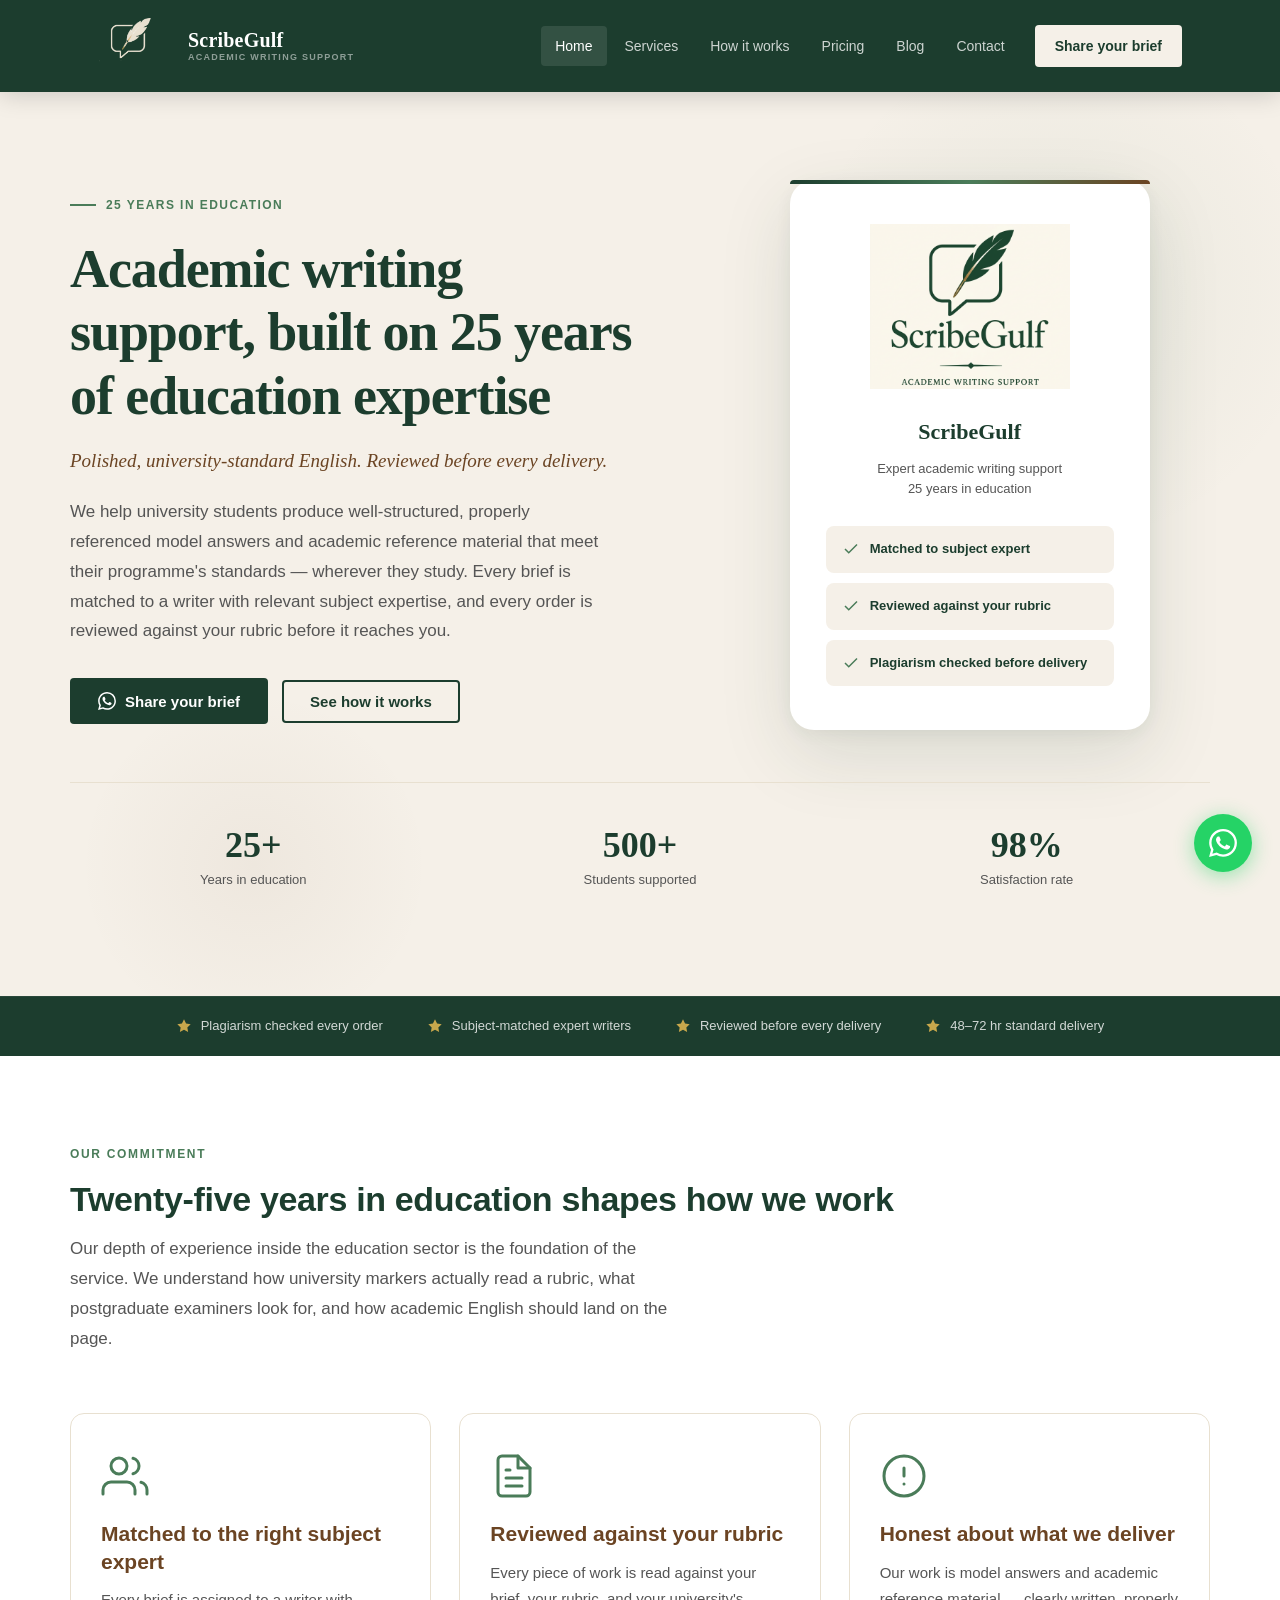
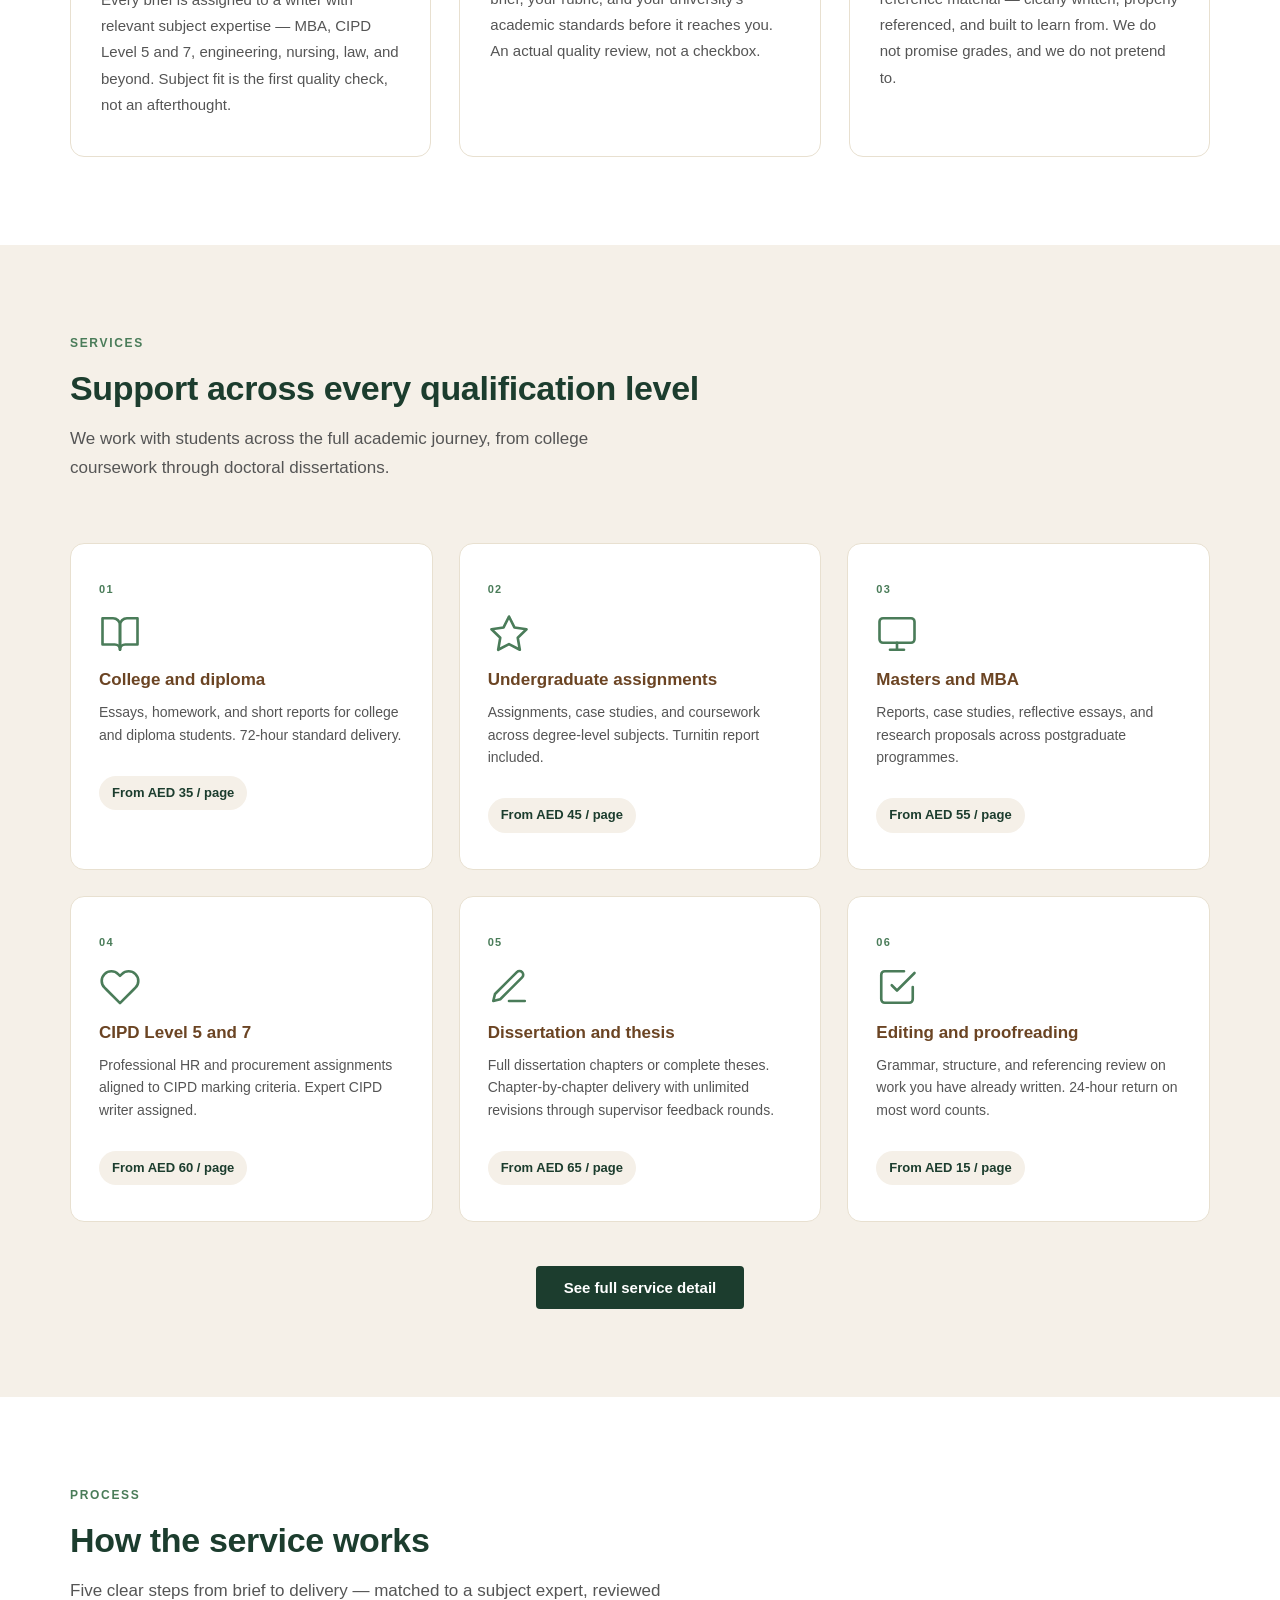
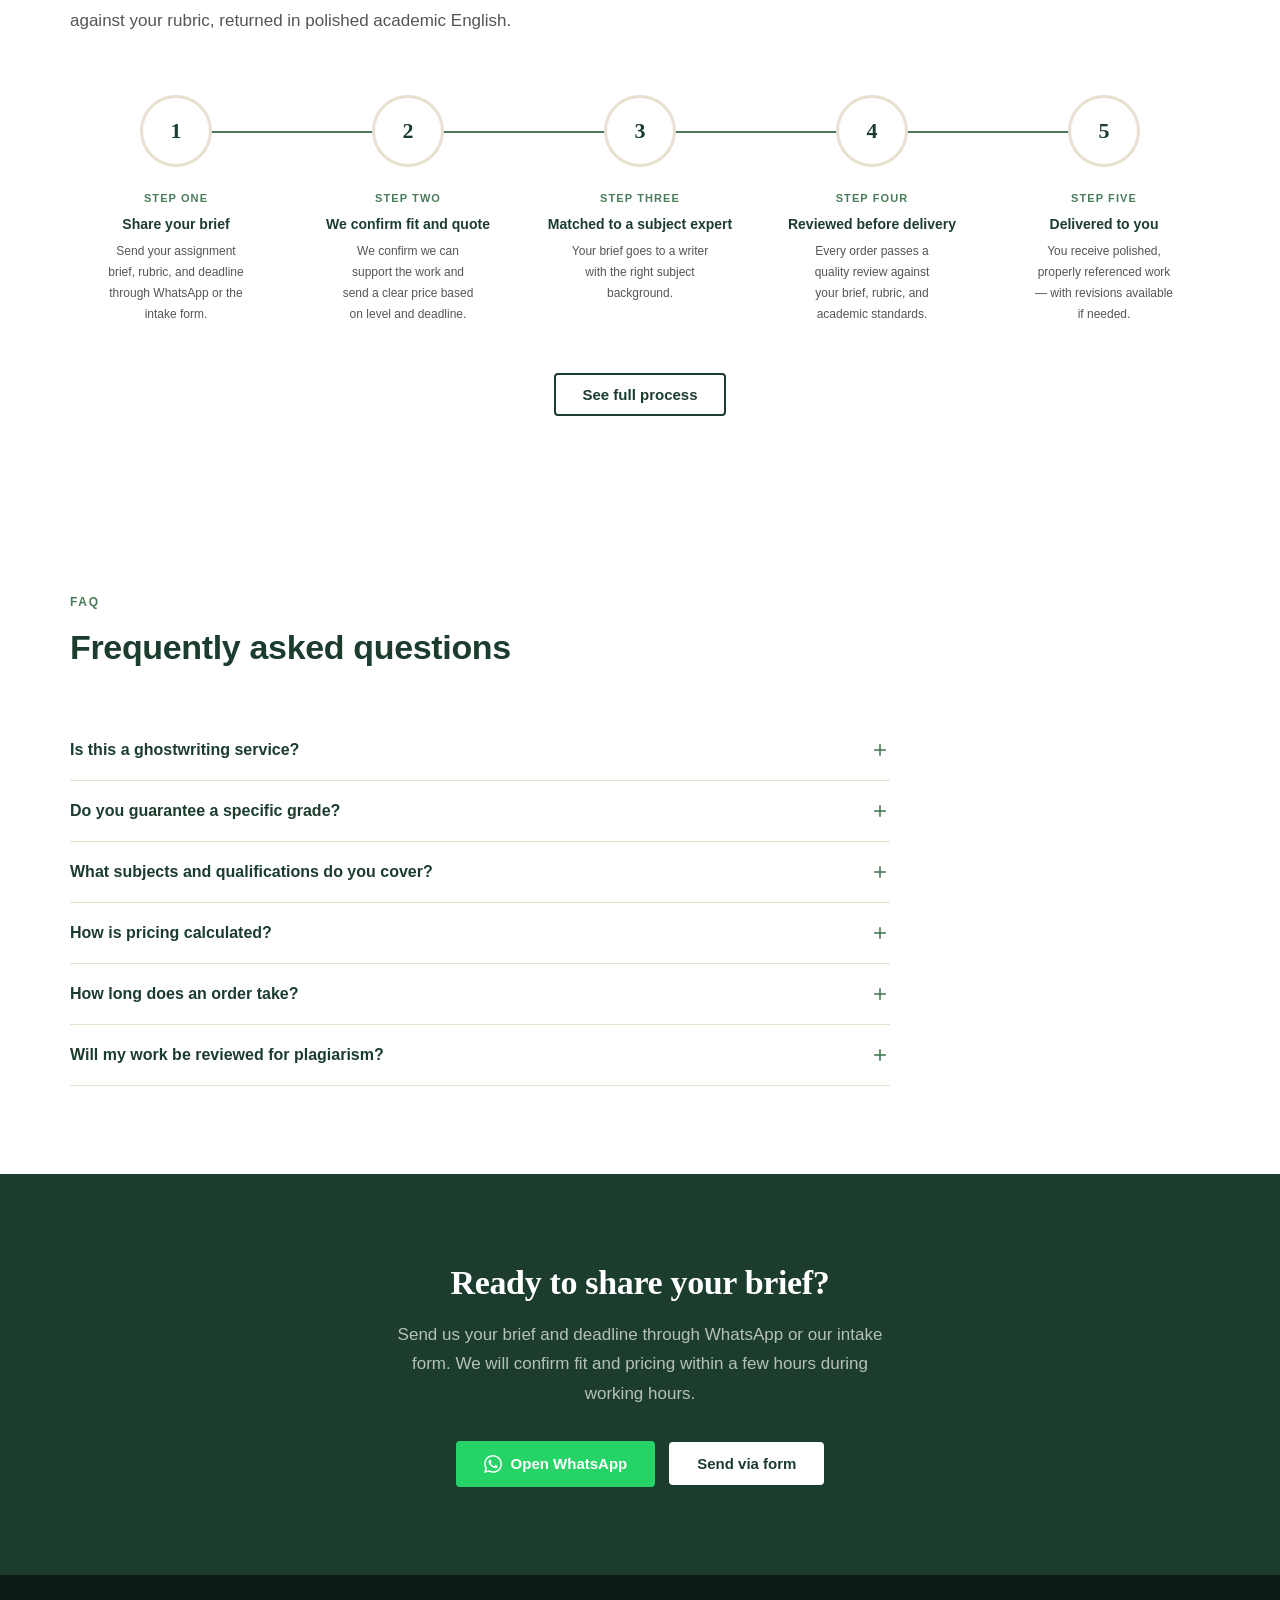
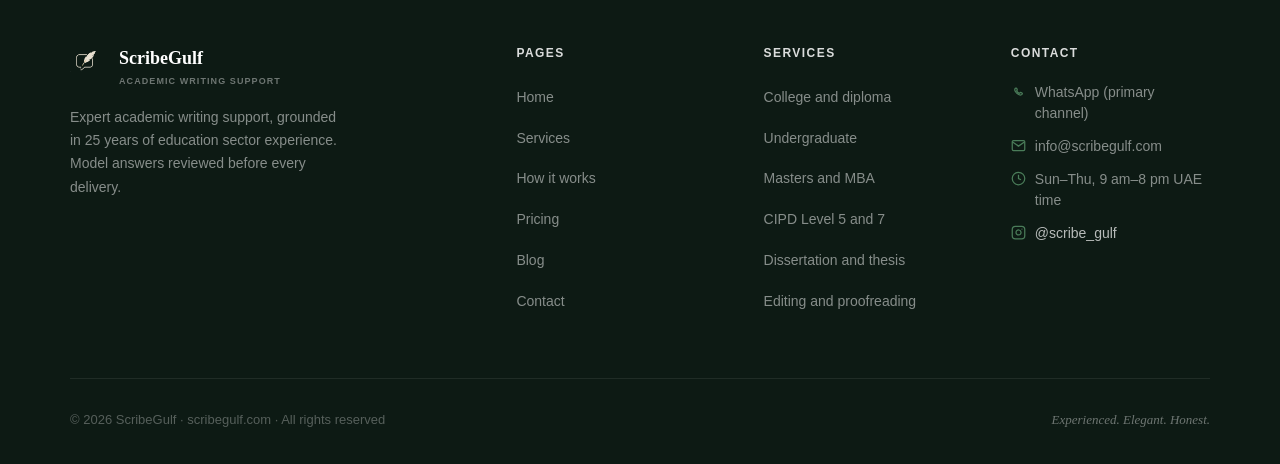
==== commit d975a1dc: "Add SEO blog section and update WhatsApp number to UAE - Add blog listing page and 5 SEO-optimised b" ====
--- a/index.html
+++ b/index.html
@@ -29,8 +29,9 @@
       <a href="services.html"      class="nav__link" data-page="services.html">Services</a>
       <a href="how-it-works.html"  class="nav__link" data-page="how-it-works.html">How it works</a>
       <a href="pricing.html"       class="nav__link" data-page="pricing.html">Pricing</a>
+      <a href="blog.html"          class="nav__link" data-page="blog.html">Blog</a>
       <a href="contact.html"       class="nav__link" data-page="contact.html">Contact</a>
-      <a href="https://wa.me/12368696643?text=Hi%20ScribeGulf%2C%20I%27d%20like%20to%20share%20my%20brief." target="_blank" rel="noopener" class="nav__cta">Share your brief</a>
+      <a href="https://wa.me/971553129798?text=Hi%20ScribeGulf%2C%20I%27d%20like%20to%20share%20my%20brief." target="_blank" rel="noopener" class="nav__cta">Share your brief</a>
     </div>
     <button class="nav__hamburger" aria-label="Open menu" aria-expanded="false">
       <span></span><span></span><span></span>
@@ -41,8 +42,9 @@
     <a href="services.html"     class="nav__link" data-page="services.html">Services</a>
     <a href="how-it-works.html" class="nav__link" data-page="how-it-works.html">How it works</a>
     <a href="pricing.html"      class="nav__link" data-page="pricing.html">Pricing</a>
+    <a href="blog.html"         class="nav__link" data-page="blog.html">Blog</a>
     <a href="contact.html"      class="nav__link" data-page="contact.html">Contact</a>
-    <a href="https://wa.me/12368696643?text=Hi%20ScribeGulf%2C%20I%27d%20like%20to%20share%20my%20brief." target="_blank" rel="noopener" class="nav__cta btn btn--whatsapp">Share your brief</a>
+    <a href="https://wa.me/971553129798?text=Hi%20ScribeGulf%2C%20I%27d%20like%20to%20share%20my%20brief." target="_blank" rel="noopener" class="nav__cta btn btn--whatsapp">Share your brief</a>
   </div>
 </nav>
 
@@ -57,7 +59,7 @@
       <p class="hero__sub">Polished, university-standard English. Reviewed before every delivery.</p>
       <p class="hero__body">We help university students produce well-structured, properly referenced model answers and academic reference material that meet their programme's standards — wherever they study. Every brief is matched to a writer with relevant subject expertise, and every order is reviewed against your rubric before it reaches you.</p>
       <div class="btn-group">
-        <a href="https://wa.me/12368696643?text=Hi%20ScribeGulf%2C%20I%27d%20like%20to%20share%20my%20brief." target="_blank" rel="noopener" class="btn btn--primary">
+        <a href="https://wa.me/971553129798?text=Hi%20ScribeGulf%2C%20I%27d%20like%20to%20share%20my%20brief." target="_blank" rel="noopener" class="btn btn--primary">
           <svg viewBox="0 0 24 24" fill="currentColor" xmlns="http://www.w3.org/2000/svg"><path d="M17.472 14.382c-.297-.149-1.758-.867-2.03-.967-.273-.099-.471-.148-.67.15-.197.297-.767.966-.94 1.164-.173.199-.347.223-.644.075-.297-.15-1.255-.463-2.39-1.475-.883-.788-1.48-1.761-1.653-2.059-.173-.297-.018-.458.13-.606.134-.133.298-.347.446-.52.149-.174.198-.298.298-.497.099-.198.05-.371-.025-.52-.075-.149-.669-1.612-.916-2.207-.242-.579-.487-.5-.669-.51-.173-.008-.371-.01-.57-.01-.198 0-.52.074-.792.372-.272.297-1.04 1.016-1.04 2.479 0 1.462 1.065 2.875 1.213 3.074.149.198 2.096 3.2 5.077 4.487.709.306 1.262.489 1.694.625.712.227 1.36.195 1.871.118.571-.085 1.758-.719 2.006-1.413.248-.694.248-1.289.173-1.413-.074-.124-.272-.198-.57-.347m-5.421 7.403h-.004a9.87 9.87 0 01-5.031-1.378l-.361-.214-3.741.982.998-3.648-.235-.374a9.86 9.86 0 01-1.51-5.26c.001-5.45 4.436-9.884 9.888-9.884 2.64 0 5.122 1.03 6.988 2.898a9.825 9.825 0 012.893 6.994c-.003 5.45-4.437 9.884-9.885 9.884m8.413-18.297A11.815 11.815 0 0012.05 0C5.495 0 .16 5.335.157 11.892c0 2.096.547 4.142 1.588 5.945L.057 24l6.305-1.654a11.882 11.882 0 005.683 1.448h.005c6.554 0 11.89-5.335 11.893-11.893a11.821 11.821 0 00-3.48-8.413z"/></svg>
           Share your brief
         </a>
@@ -332,7 +334,7 @@
     <h2>Ready to share your brief?</h2>
     <p>Send us your brief and deadline through WhatsApp or our intake form. We will confirm fit and pricing within a few hours during working hours.</p>
     <div class="btn-group" style="justify-content:center;">
-      <a href="https://wa.me/12368696643?text=Hi%20ScribeGulf%2C%20I%27d%20like%20to%20share%20my%20brief." target="_blank" rel="noopener" class="btn btn--whatsapp">
+      <a href="https://wa.me/971553129798?text=Hi%20ScribeGulf%2C%20I%27d%20like%20to%20share%20my%20brief." target="_blank" rel="noopener" class="btn btn--whatsapp">
         <svg viewBox="0 0 24 24" fill="currentColor"><path d="M17.472 14.382c-.297-.149-1.758-.867-2.03-.967-.273-.099-.471-.148-.67.15-.197.297-.767.966-.94 1.164-.173.199-.347.223-.644.075-.297-.15-1.255-.463-2.39-1.475-.883-.788-1.48-1.761-1.653-2.059-.173-.297-.018-.458.13-.606.134-.133.298-.347.446-.52.149-.174.198-.298.298-.497.099-.198.05-.371-.025-.52-.075-.149-.669-1.612-.916-2.207-.242-.579-.487-.5-.669-.51-.173-.008-.371-.01-.57-.01-.198 0-.52.074-.792.372-.272.297-1.04 1.016-1.04 2.479 0 1.462 1.065 2.875 1.213 3.074.149.198 2.096 3.2 5.077 4.487.709.306 1.262.489 1.694.625.712.227 1.36.195 1.871.118.571-.085 1.758-.719 2.006-1.413.248-.694.248-1.289.173-1.413-.074-.124-.272-.198-.57-.347m-5.421 7.403h-.004a9.87 9.87 0 01-5.031-1.378l-.361-.214-3.741.982.998-3.648-.235-.374a9.86 9.86 0 01-1.51-5.26c.001-5.45 4.436-9.884 9.888-9.884 2.64 0 5.122 1.03 6.988 2.898a9.825 9.825 0 012.893 6.994c-.003 5.45-4.437 9.884-9.885 9.884m8.413-18.297A11.815 11.815 0 0012.05 0C5.495 0 .16 5.335.157 11.892c0 2.096.547 4.142 1.588 5.945L.057 24l6.305-1.654a11.882 11.882 0 005.683 1.448h.005c6.554 0 11.89-5.335 11.893-11.893a11.821 11.821 0 00-3.48-8.413z"/></svg>
         Open WhatsApp
       </a>
@@ -361,6 +363,7 @@
         <li><a href="services.html">Services</a></li>
         <li><a href="how-it-works.html">How it works</a></li>
         <li><a href="pricing.html">Pricing</a></li>
+        <li><a href="blog.html">Blog</a></li>
         <li><a href="contact.html">Contact</a></li>
       </ul>
     </div>
@@ -402,7 +405,7 @@
 </footer>
 
 <!-- WhatsApp float button -->
-<a href="https://wa.me/12368696643?text=Hi%20ScribeGulf%2C%20I%27d%20like%20to%20share%20my%20brief." target="_blank" rel="noopener" class="wa-float" aria-label="Chat on WhatsApp">
+<a href="https://wa.me/971553129798?text=Hi%20ScribeGulf%2C%20I%27d%20like%20to%20share%20my%20brief." target="_blank" rel="noopener" class="wa-float" aria-label="Chat on WhatsApp">
   <svg viewBox="0 0 24 24" fill="white" xmlns="http://www.w3.org/2000/svg">
     <path d="M17.472 14.382c-.297-.149-1.758-.867-2.03-.967-.273-.099-.471-.148-.67.15-.197.297-.767.966-.94 1.164-.173.199-.347.223-.644.075-.297-.15-1.255-.463-2.39-1.475-.883-.788-1.48-1.761-1.653-2.059-.173-.297-.018-.458.13-.606.134-.133.298-.347.446-.52.149-.174.198-.298.298-.497.099-.198.05-.371-.025-.52-.075-.149-.669-1.612-.916-2.207-.242-.579-.487-.5-.669-.51-.173-.008-.371-.01-.57-.01-.198 0-.52.074-.792.372-.272.297-1.04 1.016-1.04 2.479 0 1.462 1.065 2.875 1.213 3.074.149.198 2.096 3.2 5.077 4.487.709.306 1.262.489 1.694.625.712.227 1.36.195 1.871.118.571-.085 1.758-.719 2.006-1.413.248-.694.248-1.289.173-1.413-.074-.124-.272-.198-.57-.347m-5.421 7.403h-.004a9.87 9.87 0 01-5.031-1.378l-.361-.214-3.741.982.998-3.648-.235-.374a9.86 9.86 0 01-1.51-5.26c.001-5.45 4.436-9.884 9.888-9.884 2.64 0 5.122 1.03 6.988 2.898a9.825 9.825 0 012.893 6.994c-.003 5.45-4.437 9.884-9.885 9.884m8.413-18.297A11.815 11.815 0 0012.05 0C5.495 0 .16 5.335.157 11.892c0 2.096.547 4.142 1.588 5.945L.057 24l6.305-1.654a11.882 11.882 0 005.683 1.448h.005c6.554 0 11.89-5.335 11.893-11.893a11.821 11.821 0 00-3.48-8.413z"/>
   </svg>
--- a/style.css
+++ b/style.css
@@ -320,6 +320,278 @@
   max-width: 580px;
   margin-top: 18px;
   max-width: none;
+}
+
+/* --- Services page (services.html) ---------------------- */
+.svc-section {
+  padding: clamp(48px, 7vw, 88px) clamp(20px, 4vw, 28px);
+}
+.svc-wrap {
+  max-width: var(--max-width);
+  margin: 0 auto;
+}
+.svc-row {
+  display: grid;
+  grid-template-columns: repeat(2, minmax(0, 1fr));
+  gap: clamp(28px, 5vw, 64px);
+  align-items: start;
+}
+.svc-copy .section-label { display: block; }
+.svc-intro {
+  color: var(--text-mid);
+  margin-top: 14px;
+  max-width: 65ch;
+}
+.svc-includes-wrap { margin-top: 28px; }
+.svc-includes-title {
+  color: var(--forest);
+  margin-bottom: 12px;
+}
+.svc-check-list {
+  list-style: none;
+  padding: 0;
+  margin: 0;
+}
+.svc-check-list li {
+  display: flex;
+  gap: 10px;
+  align-items: flex-start;
+  padding: 9px 0;
+  border-bottom: 1px solid var(--cream);
+  font-size: 15px;
+  color: var(--text-mid);
+  line-height: 1.45;
+}
+.svc-check-list li:last-child { border-bottom: none; }
+.svc-check-list svg {
+  width: 16px;
+  height: 16px;
+  color: var(--sage);
+  flex-shrink: 0;
+  margin-top: 3px;
+}
+.svc-pricing {
+  background: var(--white);
+  border-radius: var(--radius-lg);
+  padding: clamp(22px, 4vw, 36px);
+  border: 1px solid var(--cream);
+}
+.section--white .svc-pricing--muted {
+  background: var(--parchment);
+}
+.svc-rate-label {
+  font-size: 12px;
+  font-weight: 700;
+  letter-spacing: 0.12em;
+  text-transform: uppercase;
+  color: var(--sage);
+  margin-bottom: 8px;
+}
+.svc-rate-amount {
+  font-family: Georgia, 'Times New Roman', serif;
+  font-size: clamp(28px, 6vw, 40px);
+  font-weight: 700;
+  color: var(--forest);
+  line-height: 1;
+}
+.svc-rate-note {
+  font-size: 14px;
+  color: var(--text-light);
+  margin-bottom: 24px;
+}
+.svc-urgent-label {
+  font-size: 12px;
+  font-weight: 700;
+  letter-spacing: 0.12em;
+  text-transform: uppercase;
+  color: var(--walnut);
+  margin-bottom: 6px;
+}
+.svc-urgent-amount {
+  font-size: clamp(18px, 4vw, 22px);
+  font-weight: 700;
+  color: var(--walnut);
+  margin-bottom: 28px;
+}
+.svc-pricing .btn--primary {
+  width: 100%;
+  justify-content: center;
+}
+.svc-pricing-foot {
+  font-size: 12px;
+  color: var(--text-light);
+  text-align: center;
+  margin-top: 10px;
+  margin-bottom: 0;
+}
+@media (max-width: 768px) {
+  .svc-row {
+    grid-template-columns: 1fr;
+    gap: 28px;
+  }
+  .svc-row--mobile-description-first .svc-copy { order: -1; }
+}
+
+/* --- Contact page (contact.html) ------------------------ */
+.contact-top {
+  padding: clamp(40px, 6vw, 56px) clamp(20px, 4vw, 28px) 0;
+}
+.contact-form-block {
+  padding: clamp(48px, 6vw, 64px) clamp(20px, 4vw, 28px) clamp(64px, 8vw, 88px);
+}
+.contact-faq {
+  padding: clamp(64px, 8vw, 88px) clamp(20px, 4vw, 28px);
+}
+.contact-cards {
+  display: grid;
+  grid-template-columns: repeat(2, minmax(0, 1fr));
+  gap: clamp(16px, 3vw, 24px);
+}
+@media (max-width: 768px) {
+  .contact-cards { grid-template-columns: 1fr; }
+}
+.contact-card {
+  background: var(--white);
+  border-radius: var(--radius-lg);
+  padding: clamp(22px, 4vw, 40px);
+  border: 1px solid var(--cream);
+  position: relative;
+  overflow: hidden;
+}
+.contact-card::before {
+  content: '';
+  position: absolute;
+  top: 0;
+  left: 0;
+  right: 0;
+  height: 4px;
+  border-radius: var(--radius-lg) var(--radius-lg) 0 0;
+}
+.contact-card--wa::before { background: #25D366; }
+.contact-card--email::before { background: var(--sage); }
+.contact-card__icon {
+  width: 52px;
+  height: 52px;
+  border-radius: 50%;
+  display: flex;
+  align-items: center;
+  justify-content: center;
+  margin-bottom: 20px;
+  flex-shrink: 0;
+}
+.contact-card__icon--wa {
+  background: #25D366;
+}
+.contact-card__icon--wa svg {
+  width: 26px;
+  height: 26px;
+}
+.contact-card__icon--email {
+  background: var(--parchment);
+  color: var(--sage);
+}
+.contact-card__icon--email svg {
+  width: 24px;
+  height: 24px;
+}
+.contact-card h2 {
+  font-size: clamp(18px, 3vw, 22px);
+  margin-bottom: 12px;
+  color: var(--forest);
+}
+.contact-card__body {
+  color: var(--text-mid);
+  font-size: 15px;
+  margin-bottom: 20px;
+  line-height: 1.65;
+}
+.contact-card__wa-num {
+  font-size: 15px;
+  font-weight: 700;
+  color: var(--forest);
+  margin-bottom: 16px;
+  line-height: 1.4;
+}
+.contact-card__wa-num a {
+  color: var(--forest);
+  text-decoration: underline;
+  text-underline-offset: 3px;
+}
+.contact-card__foot {
+  font-size: 13px;
+  color: var(--text-light);
+  margin-top: 16px;
+  margin-bottom: 0;
+}
+.contact-card .btn {
+  width: 100%;
+  justify-content: center;
+}
+@media (min-width: 480px) {
+  .contact-card .btn { width: auto; }
+}
+.contact-hours {
+  background: var(--forest);
+  border-radius: var(--radius-lg);
+  padding: clamp(20px, 4vw, 28px) clamp(20px, 4vw, 36px);
+  margin-top: 24px;
+  display: flex;
+  align-items: flex-start;
+  gap: 16px 20px;
+}
+.contact-hours svg {
+  width: 28px;
+  height: 28px;
+  color: var(--gold);
+  flex-shrink: 0;
+  margin-top: 2px;
+}
+.contact-hours__title {
+  font-weight: 700;
+  color: var(--white);
+  font-size: 15px;
+  margin-bottom: 4px;
+}
+.contact-hours__text {
+  font-size: 14px;
+  color: rgba(255,255,255,0.68);
+  line-height: 1.55;
+  max-width: 72ch;
+}
+#brief-form {
+  --form-pad: 40px;
+  background: var(--white);
+  border-radius: var(--radius-lg);
+  padding: var(--form-pad);
+  border: 1px solid var(--cream);
+}
+@media (max-width: 640px) {
+  #brief-form { --form-pad: 22px; }
+}
+#brief-form .brief-form__header {
+  position: relative;
+  overflow: hidden;
+  border-radius: calc(var(--radius-lg) - 1px) calc(var(--radius-lg) - 1px) 0 0;
+  margin: calc(-1 * var(--form-pad)) calc(-1 * var(--form-pad)) clamp(20px, 4vw, 32px);
+  padding: clamp(20px, 4vw, 28px) var(--form-pad);
+  background: var(--forest);
+}
+#brief-form .brief-form__header h3 {
+  color: var(--white);
+  font-size: clamp(17px, 3vw, 18px);
+  font-family: Georgia, 'Times New Roman', serif;
+  font-weight: 700;
+  margin: 0;
+}
+#brief-form .brief-form__header p {
+  color: rgba(255,255,255,0.6);
+  font-size: 13px;
+  margin: 6px 0 0;
+  max-width: none;
+}
+#brief-form .brief-form__header strong {
+  color: rgba(255,255,255,0.95);
+  font-weight: 700;
 }
 
 /* --- Hero (home) ---------------------------------------- */
@@ -950,6 +1222,17 @@
 }
 .form__submit { width: 100%; justify-content: center; margin-top: 8px; }
 .form__note { font-size: 12px; color: var(--text-light); margin-top: 10px; text-align: center; }
+.form__success {
+  background: var(--white);
+  border: 1px solid var(--sage);
+  border-left: 4px solid var(--sage);
+  border-radius: var(--radius);
+  padding: 22px 24px;
+  color: var(--forest);
+  box-shadow: var(--shadow);
+}
+.form__success strong { display: block; font-size: 17px; margin-bottom: 6px; color: var(--forest); }
+.form__success p { font-size: 14px; color: var(--text-mid); margin: 0; max-width: none; }
 
 /* --- Section CTA ---------------------------------------- */
 .cta-section {
@@ -1096,6 +1379,9 @@
   .nav__logo-icon      { width: 66px; height: 66px; transform: translateY(5px); }
   .nav__logo-name      { font-size: 18px; }
   .nav__logo-sub       { font-size: 8px; letter-spacing: 0.12em; }
+  .page-hero          { padding: 52px 20px 60px; }
+  .page-hero p        { font-size: 16px; margin-top: 14px; }
+  .cta-section        { padding: 64px 20px; }
   section             { padding: 64px 20px; }
   .hero               { padding: 64px 20px 80px; }
   h1                  { font-size: clamp(28px, 8vw, 38px); }
@@ -1115,3 +1401,429 @@
   .nav__cta           { display: none; }
   .nav__hamburger     { display: flex; }
 }
+
+/* ============================================================
+   BLOG STYLES
+   ============================================================ */
+
+/* --- Blog listing page ----------------------------------- */
+.blog-grid {
+  display: grid;
+  grid-template-columns: repeat(3, 1fr);
+  gap: 28px;
+  margin-top: 52px;
+  max-width: var(--max-width);
+  margin-left: auto;
+  margin-right: auto;
+}
+.blog-card {
+  background: var(--white);
+  border: 1px solid var(--cream);
+  border-radius: var(--radius-lg);
+  overflow: hidden;
+  transition: box-shadow var(--transition), transform var(--transition);
+}
+.blog-card:hover {
+  box-shadow: var(--shadow-hover);
+  transform: translateY(-5px);
+}
+.blog-card__img {
+  width: 100%;
+  height: 200px;
+  object-fit: cover;
+  display: block;
+}
+.blog-card__body { padding: 28px 24px; }
+.blog-card__tag {
+  display: inline-block;
+  font-size: 11px;
+  font-weight: 700;
+  letter-spacing: 0.1em;
+  text-transform: uppercase;
+  color: var(--sage);
+  background: rgba(74,124,89,0.08);
+  padding: 4px 10px;
+  border-radius: 20px;
+  margin-bottom: 12px;
+}
+.blog-card__title {
+  font-family: Georgia, 'Times New Roman', serif;
+  font-size: 19px;
+  font-weight: 700;
+  color: var(--forest);
+  line-height: 1.3;
+  margin-bottom: 10px;
+}
+.blog-card__title a {
+  color: inherit;
+  text-decoration: none;
+  transition: color var(--transition);
+}
+.blog-card__title a:hover { color: var(--sage); }
+.blog-card__excerpt {
+  font-size: 14px;
+  color: var(--text-mid);
+  line-height: 1.65;
+  margin-bottom: 16px;
+  display: -webkit-box;
+  -webkit-line-clamp: 3;
+  -webkit-box-orient: vertical;
+  overflow: hidden;
+}
+.blog-card__meta {
+  display: flex;
+  align-items: center;
+  gap: 16px;
+  font-size: 12px;
+  color: var(--text-light);
+  padding-top: 14px;
+  border-top: 1px solid var(--cream);
+}
+.blog-card__meta svg {
+  width: 14px; height: 14px;
+  color: var(--sage);
+  flex-shrink: 0;
+}
+.blog-card__meta-item {
+  display: flex;
+  align-items: center;
+  gap: 5px;
+}
+
+/* --- Blog article page ----------------------------------- */
+.blog-hero {
+  background: var(--forest);
+  padding: 64px 28px 72px;
+}
+.blog-hero__inner {
+  max-width: 780px;
+  margin: 0 auto;
+}
+.blog-hero__breadcrumb {
+  display: flex;
+  align-items: center;
+  gap: 8px;
+  font-size: 13px;
+  color: rgba(255,255,255,0.45);
+  margin-bottom: 24px;
+  flex-wrap: wrap;
+}
+.blog-hero__breadcrumb a {
+  color: rgba(255,255,255,0.55);
+  text-decoration: none;
+  transition: color var(--transition);
+}
+.blog-hero__breadcrumb a:hover { color: rgba(255,255,255,0.9); }
+.blog-hero__breadcrumb span { color: rgba(255,255,255,0.3); }
+.blog-hero__tag {
+  display: inline-block;
+  font-size: 11px;
+  font-weight: 700;
+  letter-spacing: 0.12em;
+  text-transform: uppercase;
+  color: var(--gold);
+  background: rgba(201,168,76,0.12);
+  padding: 5px 14px;
+  border-radius: 20px;
+  margin-bottom: 18px;
+}
+.blog-hero h1 {
+  color: var(--white);
+  font-size: clamp(28px, 4vw, 42px);
+  max-width: 720px;
+  margin-bottom: 20px;
+}
+.blog-hero__meta {
+  display: flex;
+  align-items: center;
+  gap: 20px;
+  font-size: 14px;
+  color: rgba(255,255,255,0.55);
+  flex-wrap: wrap;
+}
+.blog-hero__meta svg {
+  width: 16px; height: 16px;
+  color: var(--gold);
+  flex-shrink: 0;
+}
+.blog-hero__meta-item {
+  display: flex;
+  align-items: center;
+  gap: 6px;
+}
+
+.blog-content {
+  max-width: 780px;
+  margin: 0 auto;
+  padding: 56px 28px 88px;
+}
+.blog-content h2 {
+  font-family: Georgia, 'Times New Roman', serif;
+  font-size: clamp(22px, 3vw, 28px);
+  font-weight: 700;
+  color: var(--forest);
+  margin-top: 48px;
+  margin-bottom: 18px;
+  line-height: 1.25;
+}
+.blog-content h3 {
+  font-family: Georgia, 'Times New Roman', serif;
+  font-size: clamp(18px, 2.5vw, 22px);
+  font-weight: 700;
+  color: var(--sage);
+  margin-top: 36px;
+  margin-bottom: 14px;
+  line-height: 1.3;
+}
+.blog-content p {
+  font-size: 17px;
+  color: var(--text-dark);
+  line-height: 1.8;
+  margin-bottom: 1.2em;
+  max-width: none;
+}
+.blog-content ul,
+.blog-content ol {
+  padding-left: 24px;
+  margin-bottom: 1.4em;
+}
+.blog-content ul { list-style: disc; }
+.blog-content ol { list-style: decimal; }
+.blog-content li {
+  font-size: 16px;
+  color: var(--text-dark);
+  line-height: 1.75;
+  margin-bottom: 8px;
+}
+.blog-content li::marker { color: var(--sage); }
+.blog-content strong { color: var(--forest); font-weight: 700; }
+.blog-content blockquote {
+  border-left: 4px solid var(--gold);
+  padding: 16px 24px;
+  margin: 28px 0;
+  background: var(--parchment);
+  border-radius: 0 var(--radius) var(--radius) 0;
+}
+.blog-content blockquote p {
+  font-family: Georgia, serif;
+  font-style: italic;
+  color: var(--forest);
+  font-size: 18px;
+  margin-bottom: 0;
+}
+
+/* Blog hero image */
+.blog-hero-img {
+  width: 100%;
+  max-width: 780px;
+  margin: -36px auto 0;
+  display: block;
+  border-radius: var(--radius-lg);
+  box-shadow: 0 12px 48px rgba(28,61,46,0.18);
+  position: relative;
+  z-index: 2;
+}
+
+/* Blog comparison table */
+.blog-table-wrap {
+  overflow-x: auto;
+  margin: 28px 0 32px;
+  border-radius: var(--radius-lg);
+  border: 1px solid var(--cream);
+}
+.blog-table {
+  width: 100%;
+  border-collapse: collapse;
+  min-width: 540px;
+}
+.blog-table thead th {
+  background: var(--forest);
+  color: var(--white);
+  padding: 14px 18px;
+  text-align: left;
+  font-size: 13px;
+  font-weight: 700;
+  letter-spacing: 0.04em;
+}
+.blog-table tbody td {
+  padding: 14px 18px;
+  font-size: 15px;
+  color: var(--text-dark);
+  border-bottom: 1px solid var(--cream);
+  vertical-align: top;
+  line-height: 1.5;
+}
+.blog-table tbody tr:last-child td { border-bottom: none; }
+.blog-table tbody tr:hover { background: var(--parchment); }
+.blog-table td:first-child {
+  font-weight: 700;
+  color: var(--forest);
+  white-space: nowrap;
+}
+
+/* Blog FAQ section */
+.blog-faq {
+  background: var(--parchment);
+  border-radius: var(--radius-lg);
+  padding: 36px 32px;
+  margin: 40px 0;
+}
+.blog-faq h2 {
+  margin-top: 0;
+  margin-bottom: 8px;
+}
+
+/* Blog author box */
+.blog-author {
+  display: flex;
+  gap: 20px;
+  align-items: flex-start;
+  background: var(--parchment);
+  border-radius: var(--radius-lg);
+  padding: 28px;
+  margin-top: 48px;
+  border: 1px solid var(--cream);
+}
+.blog-author__avatar {
+  width: 64px; height: 64px;
+  border-radius: 50%;
+  background: var(--forest);
+  color: var(--white);
+  display: flex;
+  align-items: center;
+  justify-content: center;
+  font-family: Georgia, serif;
+  font-size: 24px;
+  font-weight: 700;
+  flex-shrink: 0;
+}
+.blog-author__name {
+  font-weight: 700;
+  font-size: 16px;
+  color: var(--forest);
+  margin-bottom: 4px;
+}
+.blog-author__bio {
+  font-size: 14px;
+  color: var(--text-mid);
+  line-height: 1.6;
+  margin: 0;
+  max-width: none;
+}
+
+/* Blog CTA banner */
+.blog-cta {
+  background: var(--forest);
+  border-radius: var(--radius-lg);
+  padding: 40px 36px;
+  margin: 48px 0 0;
+  text-align: center;
+}
+.blog-cta h3 {
+  font-family: Georgia, serif;
+  color: var(--white);
+  font-size: 22px;
+  margin-bottom: 12px;
+  margin-top: 0;
+}
+.blog-cta p {
+  color: rgba(255,255,255,0.65);
+  font-size: 15px;
+  margin: 0 auto 24px;
+  max-width: 480px;
+}
+.blog-cta .btn { margin: 0 8px; }
+
+/* Blog related posts */
+.blog-related {
+  padding: 72px 28px;
+  background: var(--parchment);
+}
+.blog-related__inner {
+  max-width: 780px;
+  margin: 0 auto;
+}
+.blog-related h2 {
+  font-family: Georgia, serif;
+  font-size: 24px;
+  color: var(--forest);
+  margin-bottom: 28px;
+}
+.blog-related__grid {
+  display: grid;
+  grid-template-columns: repeat(2, 1fr);
+  gap: 20px;
+}
+.blog-related__card {
+  background: var(--white);
+  border: 1px solid var(--cream);
+  border-radius: var(--radius-lg);
+  padding: 24px;
+  transition: box-shadow var(--transition), transform var(--transition);
+}
+.blog-related__card:hover {
+  box-shadow: var(--shadow-hover);
+  transform: translateY(-3px);
+}
+.blog-related__card h3 {
+  font-family: Georgia, serif;
+  font-size: 16px;
+  color: var(--forest);
+  margin-bottom: 8px;
+  line-height: 1.35;
+}
+.blog-related__card h3 a { color: inherit; text-decoration: none; }
+.blog-related__card h3 a:hover { color: var(--sage); }
+.blog-related__card p {
+  font-size: 13px;
+  color: var(--text-mid);
+  line-height: 1.55;
+  margin: 0;
+}
+
+/* Blog listing featured */
+.blog-featured {
+  max-width: var(--max-width);
+  margin: 52px auto 0;
+}
+.blog-featured__card {
+  display: grid;
+  grid-template-columns: 1.1fr 0.9fr;
+  gap: 44px;
+  background: var(--white);
+  border: 1px solid var(--cream);
+  border-radius: var(--radius-lg);
+  overflow: hidden;
+  transition: box-shadow var(--transition);
+}
+.blog-featured__card:hover { box-shadow: var(--shadow-hover); }
+.blog-featured__img {
+  width: 100%;
+  height: 100%;
+  min-height: 320px;
+  object-fit: cover;
+  display: block;
+}
+.blog-featured__body {
+  padding: 40px 36px 40px 0;
+  display: flex;
+  flex-direction: column;
+  justify-content: center;
+}
+
+/* Responsive blog */
+@media (max-width: 960px) {
+  .blog-grid { grid-template-columns: 1fr 1fr; }
+  .blog-featured__card { grid-template-columns: 1fr; }
+  .blog-featured__img { min-height: 220px; }
+  .blog-featured__body { padding: 28px; }
+  .blog-related__grid { grid-template-columns: 1fr; }
+}
+@media (max-width: 640px) {
+  .blog-grid { grid-template-columns: 1fr; }
+  .blog-hero { padding: 48px 20px 56px; }
+  .blog-content { padding: 40px 20px 64px; }
+  .blog-author { flex-direction: column; align-items: center; text-align: center; }
+  .blog-cta { padding: 32px 24px; }
+  .blog-faq { padding: 24px 20px; }
+}
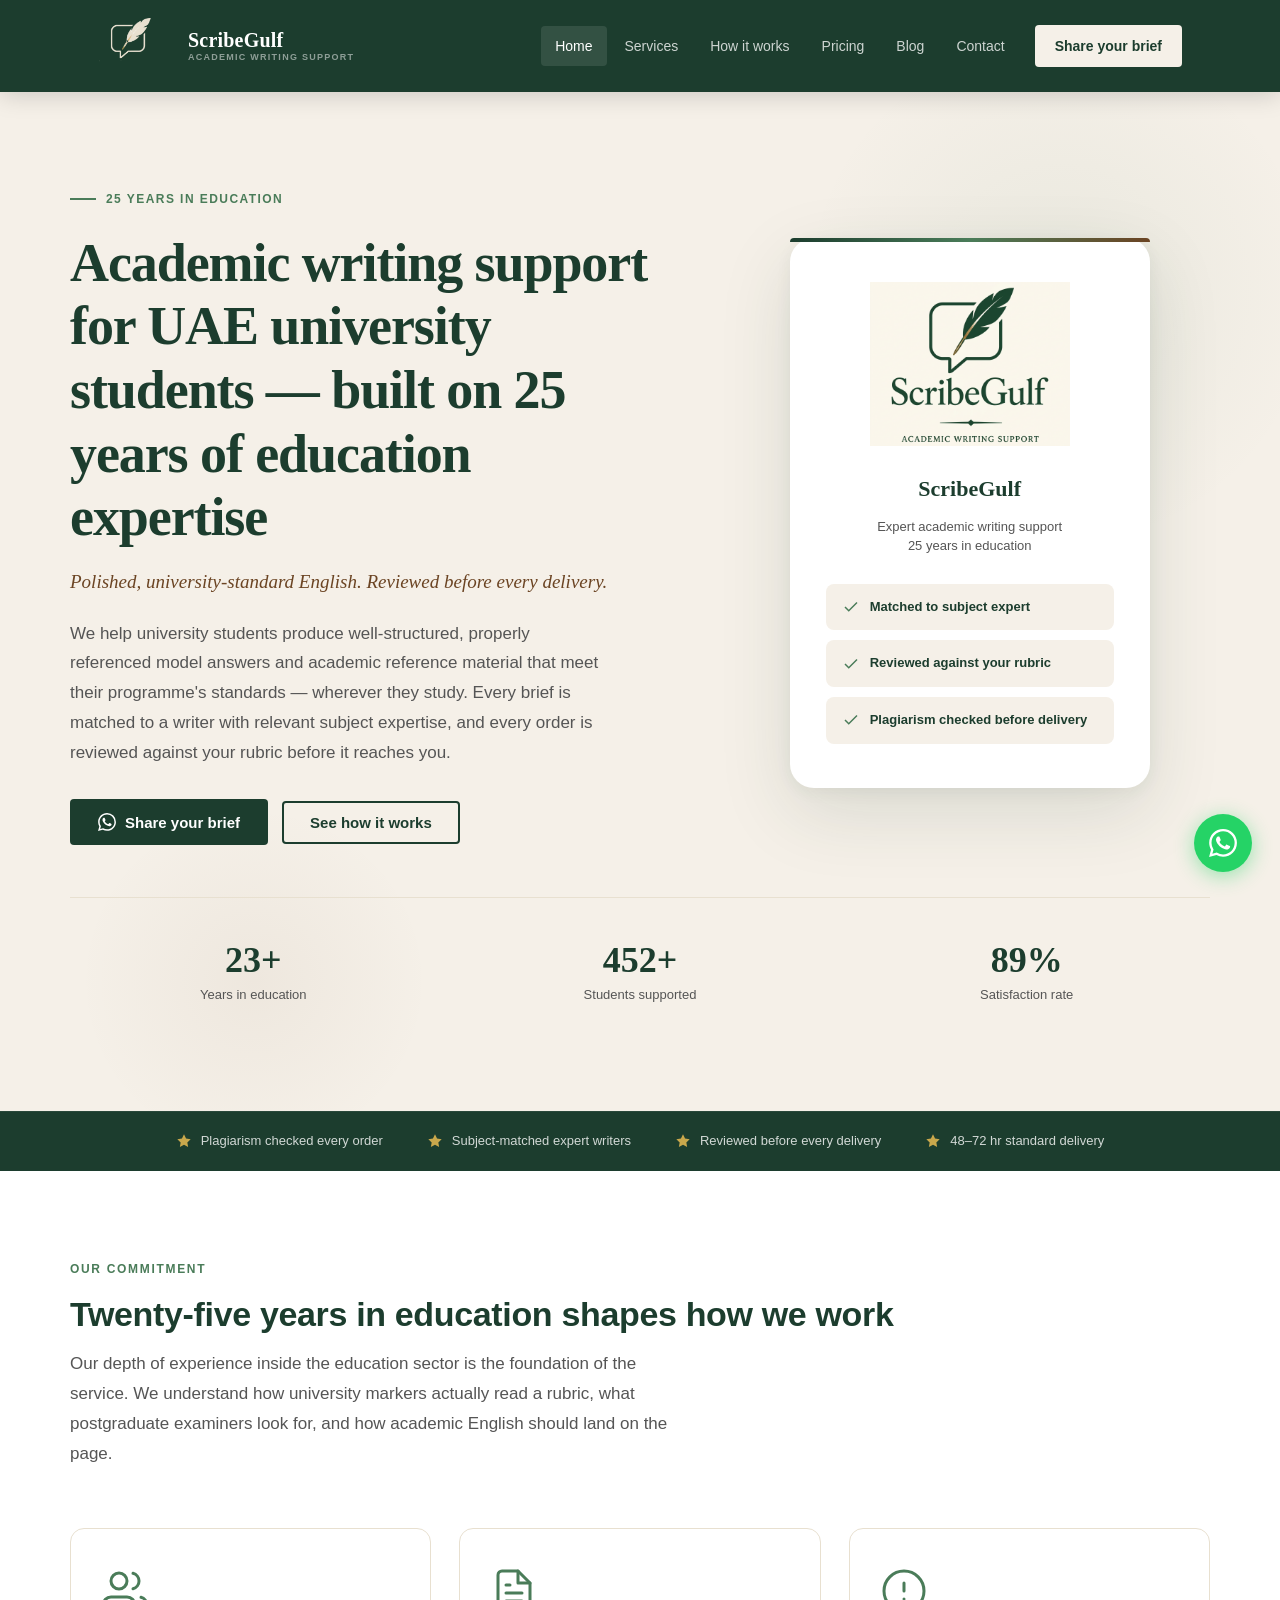
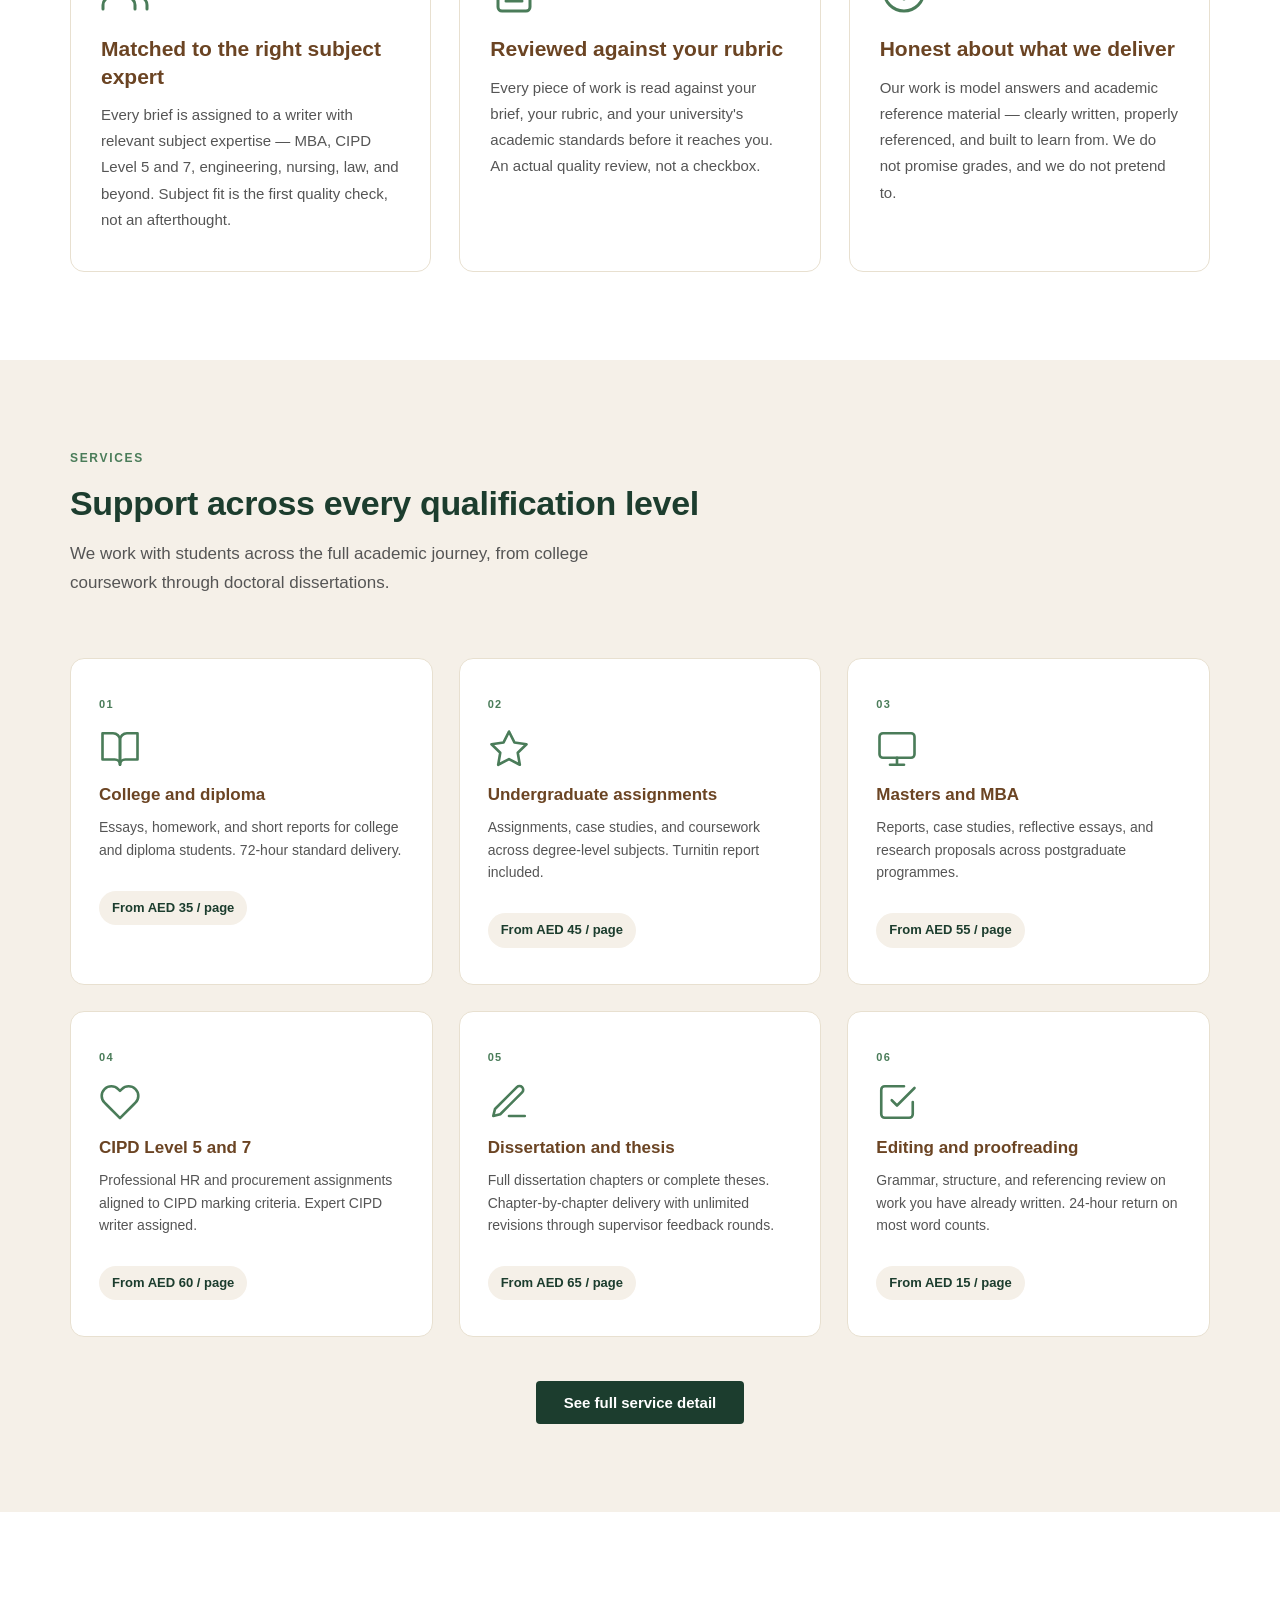
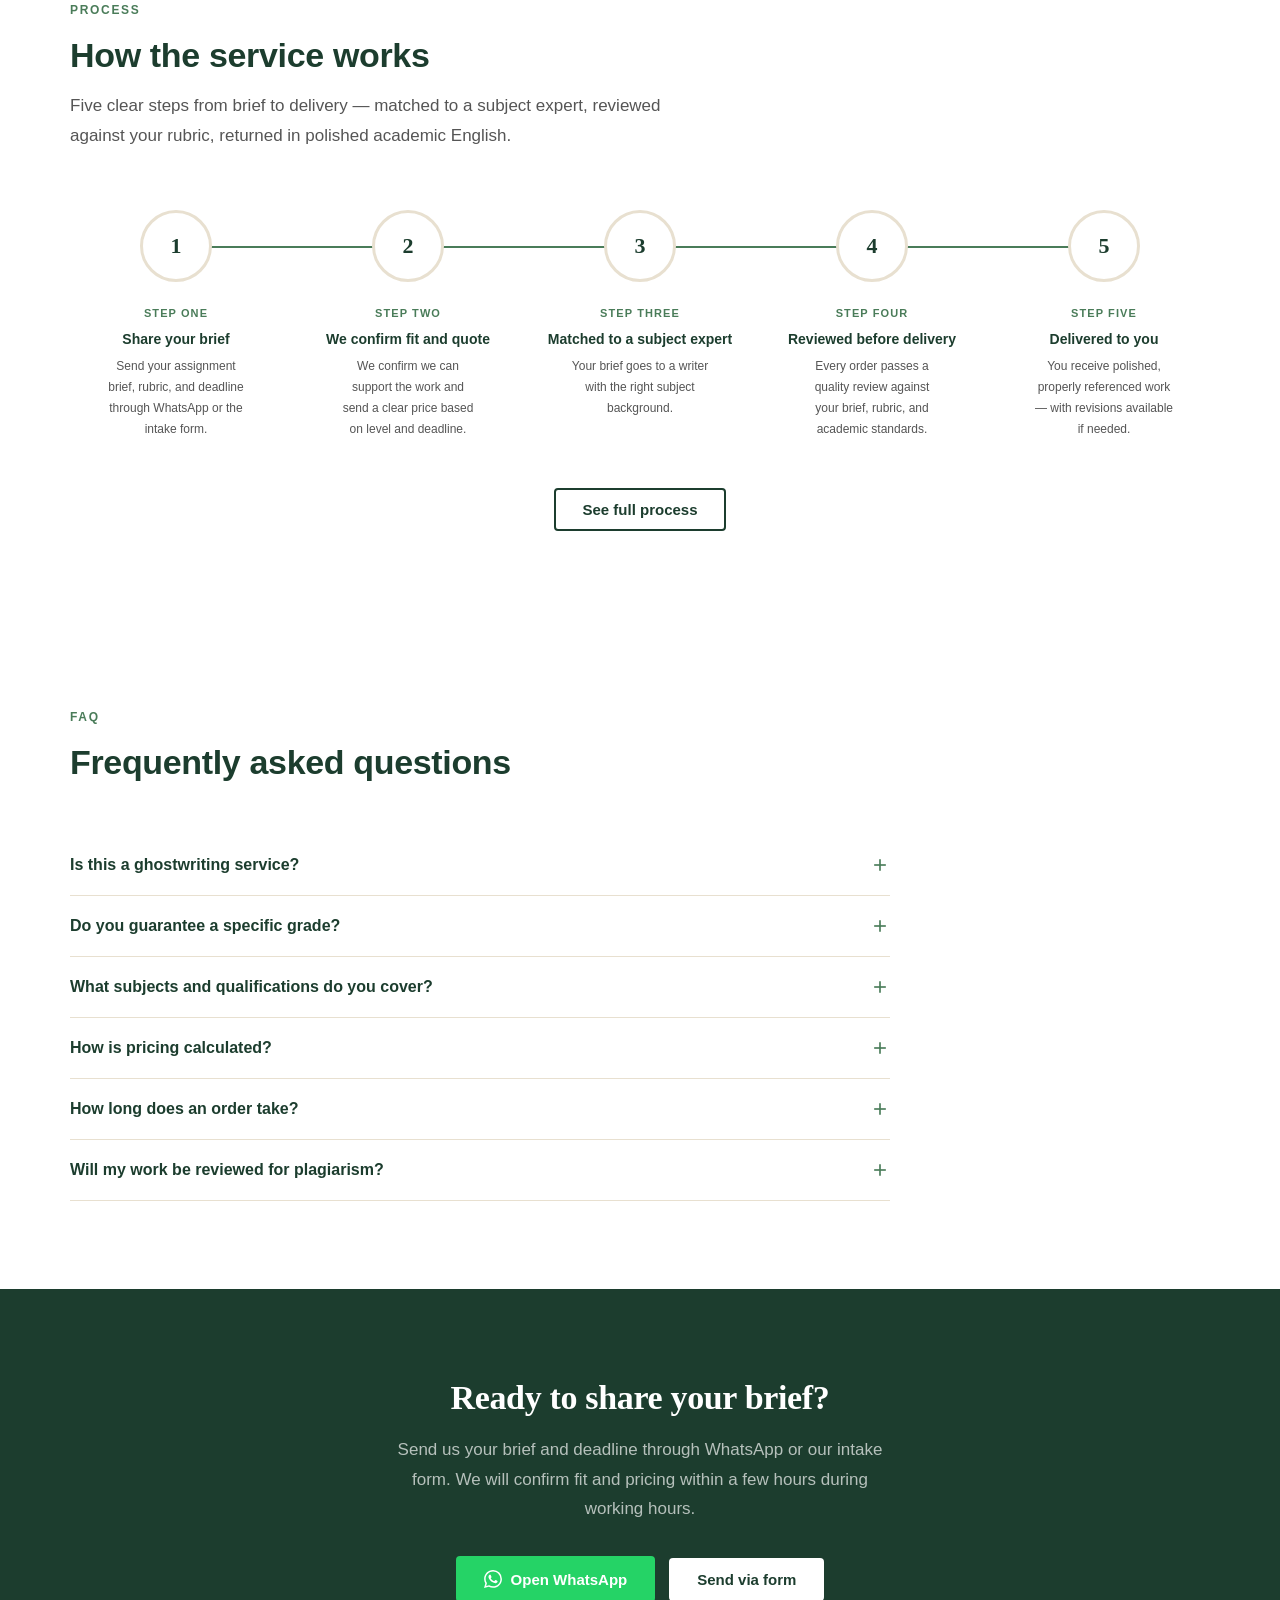
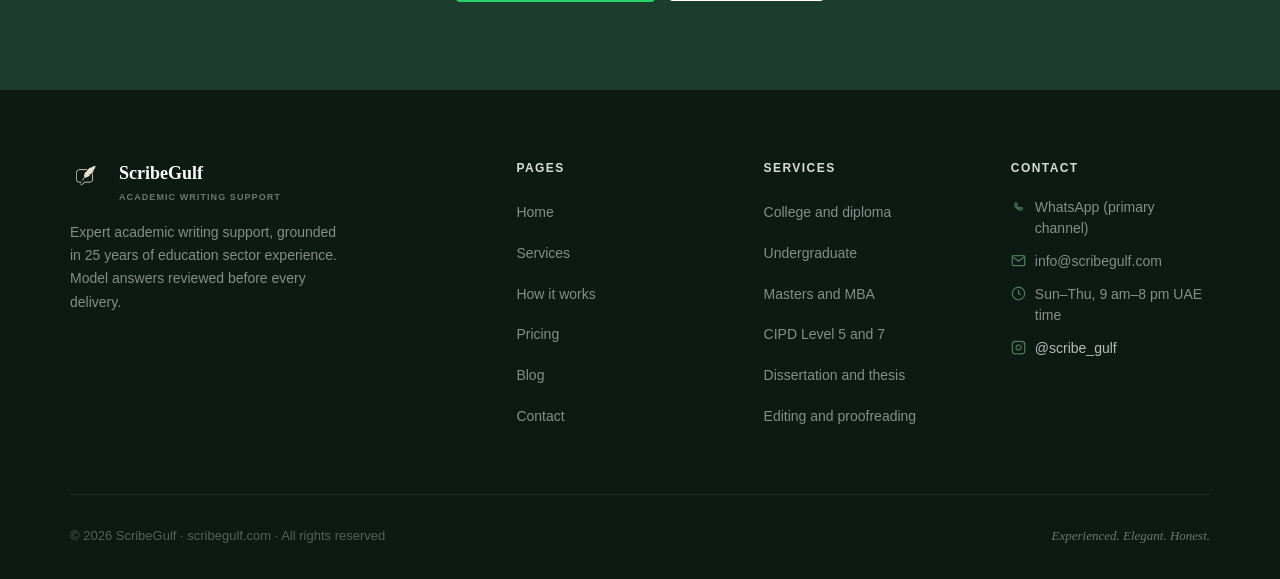
==== commit ce28f75b: "SEO + AIO: schema, OG tags, sitemap/robots, llms.txt, UAE-student repositioning - Add JSON-LD schema" ====
--- a/index.html
+++ b/index.html
@@ -3,13 +3,107 @@
 <head>
   <meta charset="UTF-8">
   <meta name="viewport" content="width=device-width, initial-scale=1.0">
-  <title>Academic writing support — ScribeGulf</title>
-  <meta name="description" content="Expert academic writing support, grounded in 25 years of education sector experience. Model answers reviewed before every delivery.">
+  <meta name="robots" content="index, follow">
+  <title>Expert Academic Writing Support UAE — ScribeGulf</title>
+  <meta name="description" content="Expert academic writing support for UAE university students. Model answers from AED 35/page, reviewed before delivery. Share your brief today.">
   <meta name="keywords" content="academic writing support, model answers for university, university assignment help, dissertation support">
   <link rel="canonical" href="https://scribegulf.com/">
   <!-- Favicon -->
   <link rel="icon" type="image/png" href="Shield.png">
   <link rel="stylesheet" href="style.css">
+
+  <meta property="og:type" content="website">
+  <meta property="og:site_name" content="ScribeGulf">
+  <meta property="og:title" content="Expert Academic Writing Support UAE — ScribeGulf">
+  <meta property="og:description" content="Model answers and academic reference material for UAE university students. From AED 35/page, reviewed before delivery. 25 years of education expertise.">
+  <meta property="og:url" content="https://scribegulf.com/">
+  <meta property="og:image" content="https://scribegulf.com/Logo.png">
+  <meta property="og:locale" content="en_AE">
+  <meta name="twitter:card" content="summary_large_image">
+  <meta name="twitter:title" content="Expert Academic Writing Support UAE — ScribeGulf">
+  <meta name="twitter:description" content="Model answers and academic reference material for UAE university students. From AED 35/page, reviewed before delivery.">
+  <meta name="twitter:image" content="https://scribegulf.com/Logo.png">
+
+<script type="application/ld+json">
+{
+  "@context": "https://schema.org",
+  "@graph": [
+    {
+      "@type": "Organization",
+      "@id": "https://scribegulf.com/#organization",
+      "name": "ScribeGulf",
+      "url": "https://scribegulf.com",
+      "logo": {
+        "@type": "ImageObject",
+        "url": "https://scribegulf.com/Logo.png",
+        "width": 400,
+        "height": 400
+      },
+      "description": "Academic writing support service for UAE university students. Expert model answers and reference material across undergraduate, MBA, CIPD Level 5 and 7, and dissertation level. 25 years of education sector experience.",
+      "areaServed": {
+        "@type": "Country",
+        "name": "United Arab Emirates"
+      },
+      "knowsLanguage": "English",
+      "contactPoint": {
+        "@type": "ContactPoint",
+        "contactType": "customer service",
+        "email": "info@scribegulf.com",
+        "availableLanguage": "English",
+        "hoursAvailable": {
+          "@type": "OpeningHoursSpecification",
+          "dayOfWeek": ["Sunday","Monday","Tuesday","Wednesday","Thursday"],
+          "opens": "09:00",
+          "closes": "20:00"
+        }
+      },
+      "sameAs": ["https://www.instagram.com/scribe_gulf"]
+    },
+    {
+      "@type": "WebSite",
+      "@id": "https://scribegulf.com/#website",
+      "url": "https://scribegulf.com",
+      "name": "ScribeGulf",
+      "publisher": { "@id": "https://scribegulf.com/#organization" }
+    },
+    {
+      "@type": "FAQPage",
+      "mainEntity": [
+        {
+          "@type": "Question",
+          "name": "Is this a ghostwriting service?",
+          "acceptedAnswer": { "@type": "Answer", "text": "No. Our work is model answers and academic reference material — written to your brief, referenced properly, and intended to support your own learning and writing." }
+        },
+        {
+          "@type": "Question",
+          "name": "Do you guarantee a specific grade?",
+          "acceptedAnswer": { "@type": "Answer", "text": "We do not. Grade outcomes depend on factors outside any service's control. What we deliver is carefully written reference material reviewed against your rubric." }
+        },
+        {
+          "@type": "Question",
+          "name": "What subjects and qualifications do you cover?",
+          "acceptedAnswer": { "@type": "Answer", "text": "We support college, undergraduate, Masters, MBA, CIPD Level 5 and 7, and doctoral dissertation work across business, IT, engineering, nursing, law, and most academic disciplines." }
+        },
+        {
+          "@type": "Question",
+          "name": "How is pricing calculated?",
+          "acceptedAnswer": { "@type": "Answer", "text": "Pricing is based on qualification level and deadline. Standard rates start at AED 35 per page. One page equals 250 to 275 words." }
+        },
+        {
+          "@type": "Question",
+          "name": "How long does an order take?",
+          "acceptedAnswer": { "@type": "Answer", "text": "Standard delivery is 48 to 72 hours depending on level. We also support 24-hour urgent delivery for an additional fee." }
+        },
+        {
+          "@type": "Question",
+          "name": "Will my work be reviewed for plagiarism?",
+          "acceptedAnswer": { "@type": "Answer", "text": "Yes. Every order passes plagiarism and academic-English checks before delivery. We target below 5% similarity on Copyscape." }
+        }
+      ]
+    }
+  ]
+}
+</script>
 </head>
 <body>
 
@@ -31,7 +125,7 @@
       <a href="pricing.html"       class="nav__link" data-page="pricing.html">Pricing</a>
       <a href="blog.html"          class="nav__link" data-page="blog.html">Blog</a>
       <a href="contact.html"       class="nav__link" data-page="contact.html">Contact</a>
-      <a href="https://wa.me/971553129798?text=Hi%20ScribeGulf%2C%20I%27d%20like%20to%20share%20my%20brief." target="_blank" rel="noopener" class="nav__cta">Share your brief</a>
+      <a href="contact.html#brief-form" class="nav__cta">Share your brief</a>
     </div>
     <button class="nav__hamburger" aria-label="Open menu" aria-expanded="false">
       <span></span><span></span><span></span>
@@ -44,7 +138,7 @@
     <a href="pricing.html"      class="nav__link" data-page="pricing.html">Pricing</a>
     <a href="blog.html"         class="nav__link" data-page="blog.html">Blog</a>
     <a href="contact.html"      class="nav__link" data-page="contact.html">Contact</a>
-    <a href="https://wa.me/971553129798?text=Hi%20ScribeGulf%2C%20I%27d%20like%20to%20share%20my%20brief." target="_blank" rel="noopener" class="nav__cta btn btn--whatsapp">Share your brief</a>
+    <a href="contact.html#brief-form" class="nav__cta btn btn--whatsapp">Share your brief</a>
   </div>
 </nav>
 
@@ -55,11 +149,11 @@
   <div class="hero__inner">
     <div class="hero__content">
       <span class="hero__eyebrow">25 years in education</span>
-      <h1>Academic writing support, built on 25 years of education expertise</h1>
+      <h1>Academic writing support for UAE university students — built on 25 years of education expertise</h1>
       <p class="hero__sub">Polished, university-standard English. Reviewed before every delivery.</p>
       <p class="hero__body">We help university students produce well-structured, properly referenced model answers and academic reference material that meet their programme's standards — wherever they study. Every brief is matched to a writer with relevant subject expertise, and every order is reviewed against your rubric before it reaches you.</p>
       <div class="btn-group">
-        <a href="https://wa.me/971553129798?text=Hi%20ScribeGulf%2C%20I%27d%20like%20to%20share%20my%20brief." target="_blank" rel="noopener" class="btn btn--primary">
+        <a href="contact.html#brief-form" class="btn btn--primary">
           <svg viewBox="0 0 24 24" fill="currentColor" xmlns="http://www.w3.org/2000/svg"><path d="M17.472 14.382c-.297-.149-1.758-.867-2.03-.967-.273-.099-.471-.148-.67.15-.197.297-.767.966-.94 1.164-.173.199-.347.223-.644.075-.297-.15-1.255-.463-2.39-1.475-.883-.788-1.48-1.761-1.653-2.059-.173-.297-.018-.458.13-.606.134-.133.298-.347.446-.52.149-.174.198-.298.298-.497.099-.198.05-.371-.025-.52-.075-.149-.669-1.612-.916-2.207-.242-.579-.487-.5-.669-.51-.173-.008-.371-.01-.57-.01-.198 0-.52.074-.792.372-.272.297-1.04 1.016-1.04 2.479 0 1.462 1.065 2.875 1.213 3.074.149.198 2.096 3.2 5.077 4.487.709.306 1.262.489 1.694.625.712.227 1.36.195 1.871.118.571-.085 1.758-.719 2.006-1.413.248-.694.248-1.289.173-1.413-.074-.124-.272-.198-.57-.347m-5.421 7.403h-.004a9.87 9.87 0 01-5.031-1.378l-.361-.214-3.741.982.998-3.648-.235-.374a9.86 9.86 0 01-1.51-5.26c.001-5.45 4.436-9.884 9.888-9.884 2.64 0 5.122 1.03 6.988 2.898a9.825 9.825 0 012.893 6.994c-.003 5.45-4.437 9.884-9.885 9.884m8.413-18.297A11.815 11.815 0 0012.05 0C5.495 0 .16 5.335.157 11.892c0 2.096.547 4.142 1.588 5.945L.057 24l6.305-1.654a11.882 11.882 0 005.683 1.448h.005c6.554 0 11.89-5.335 11.893-11.893a11.821 11.821 0 00-3.48-8.413z"/></svg>
           Share your brief
         </a>
@@ -334,7 +428,7 @@
     <h2>Ready to share your brief?</h2>
     <p>Send us your brief and deadline through WhatsApp or our intake form. We will confirm fit and pricing within a few hours during working hours.</p>
     <div class="btn-group" style="justify-content:center;">
-      <a href="https://wa.me/971553129798?text=Hi%20ScribeGulf%2C%20I%27d%20like%20to%20share%20my%20brief." target="_blank" rel="noopener" class="btn btn--whatsapp">
+      <a href="https://wa.me/12368696643?text=Hi%20ScribeGulf%2C%20I%27d%20like%20to%20share%20my%20brief." target="_blank" rel="noopener" class="btn btn--whatsapp">
         <svg viewBox="0 0 24 24" fill="currentColor"><path d="M17.472 14.382c-.297-.149-1.758-.867-2.03-.967-.273-.099-.471-.148-.67.15-.197.297-.767.966-.94 1.164-.173.199-.347.223-.644.075-.297-.15-1.255-.463-2.39-1.475-.883-.788-1.48-1.761-1.653-2.059-.173-.297-.018-.458.13-.606.134-.133.298-.347.446-.52.149-.174.198-.298.298-.497.099-.198.05-.371-.025-.52-.075-.149-.669-1.612-.916-2.207-.242-.579-.487-.5-.669-.51-.173-.008-.371-.01-.57-.01-.198 0-.52.074-.792.372-.272.297-1.04 1.016-1.04 2.479 0 1.462 1.065 2.875 1.213 3.074.149.198 2.096 3.2 5.077 4.487.709.306 1.262.489 1.694.625.712.227 1.36.195 1.871.118.571-.085 1.758-.719 2.006-1.413.248-.694.248-1.289.173-1.413-.074-.124-.272-.198-.57-.347m-5.421 7.403h-.004a9.87 9.87 0 01-5.031-1.378l-.361-.214-3.741.982.998-3.648-.235-.374a9.86 9.86 0 01-1.51-5.26c.001-5.45 4.436-9.884 9.888-9.884 2.64 0 5.122 1.03 6.988 2.898a9.825 9.825 0 012.893 6.994c-.003 5.45-4.437 9.884-9.885 9.884m8.413-18.297A11.815 11.815 0 0012.05 0C5.495 0 .16 5.335.157 11.892c0 2.096.547 4.142 1.588 5.945L.057 24l6.305-1.654a11.882 11.882 0 005.683 1.448h.005c6.554 0 11.89-5.335 11.893-11.893a11.821 11.821 0 00-3.48-8.413z"/></svg>
         Open WhatsApp
       </a>
@@ -405,7 +499,7 @@
 </footer>
 
 <!-- WhatsApp float button -->
-<a href="https://wa.me/971553129798?text=Hi%20ScribeGulf%2C%20I%27d%20like%20to%20share%20my%20brief." target="_blank" rel="noopener" class="wa-float" aria-label="Chat on WhatsApp">
+<a href="https://wa.me/12368696643?text=Hi%20ScribeGulf%2C%20I%27d%20like%20to%20share%20my%20brief." target="_blank" rel="noopener" class="wa-float" aria-label="Chat on WhatsApp">
   <svg viewBox="0 0 24 24" fill="white" xmlns="http://www.w3.org/2000/svg">
     <path d="M17.472 14.382c-.297-.149-1.758-.867-2.03-.967-.273-.099-.471-.148-.67.15-.197.297-.767.966-.94 1.164-.173.199-.347.223-.644.075-.297-.15-1.255-.463-2.39-1.475-.883-.788-1.48-1.761-1.653-2.059-.173-.297-.018-.458.13-.606.134-.133.298-.347.446-.52.149-.174.198-.298.298-.497.099-.198.05-.371-.025-.52-.075-.149-.669-1.612-.916-2.207-.242-.579-.487-.5-.669-.51-.173-.008-.371-.01-.57-.01-.198 0-.52.074-.792.372-.272.297-1.04 1.016-1.04 2.479 0 1.462 1.065 2.875 1.213 3.074.149.198 2.096 3.2 5.077 4.487.709.306 1.262.489 1.694.625.712.227 1.36.195 1.871.118.571-.085 1.758-.719 2.006-1.413.248-.694.248-1.289.173-1.413-.074-.124-.272-.198-.57-.347m-5.421 7.403h-.004a9.87 9.87 0 01-5.031-1.378l-.361-.214-3.741.982.998-3.648-.235-.374a9.86 9.86 0 01-1.51-5.26c.001-5.45 4.436-9.884 9.888-9.884 2.64 0 5.122 1.03 6.988 2.898a9.825 9.825 0 012.893 6.994c-.003 5.45-4.437 9.884-9.885 9.884m8.413-18.297A11.815 11.815 0 0012.05 0C5.495 0 .16 5.335.157 11.892c0 2.096.547 4.142 1.588 5.945L.057 24l6.305-1.654a11.882 11.882 0 005.683 1.448h.005c6.554 0 11.89-5.335 11.893-11.893a11.821 11.821 0 00-3.48-8.413z"/>
   </svg>
--- a/style.css
+++ b/style.css
@@ -504,18 +504,6 @@
   font-size: 15px;
   margin-bottom: 20px;
   line-height: 1.65;
-}
-.contact-card__wa-num {
-  font-size: 15px;
-  font-weight: 700;
-  color: var(--forest);
-  margin-bottom: 16px;
-  line-height: 1.4;
-}
-.contact-card__wa-num a {
-  color: var(--forest);
-  text-decoration: underline;
-  text-underline-offset: 3px;
 }
 .contact-card__foot {
   font-size: 13px;
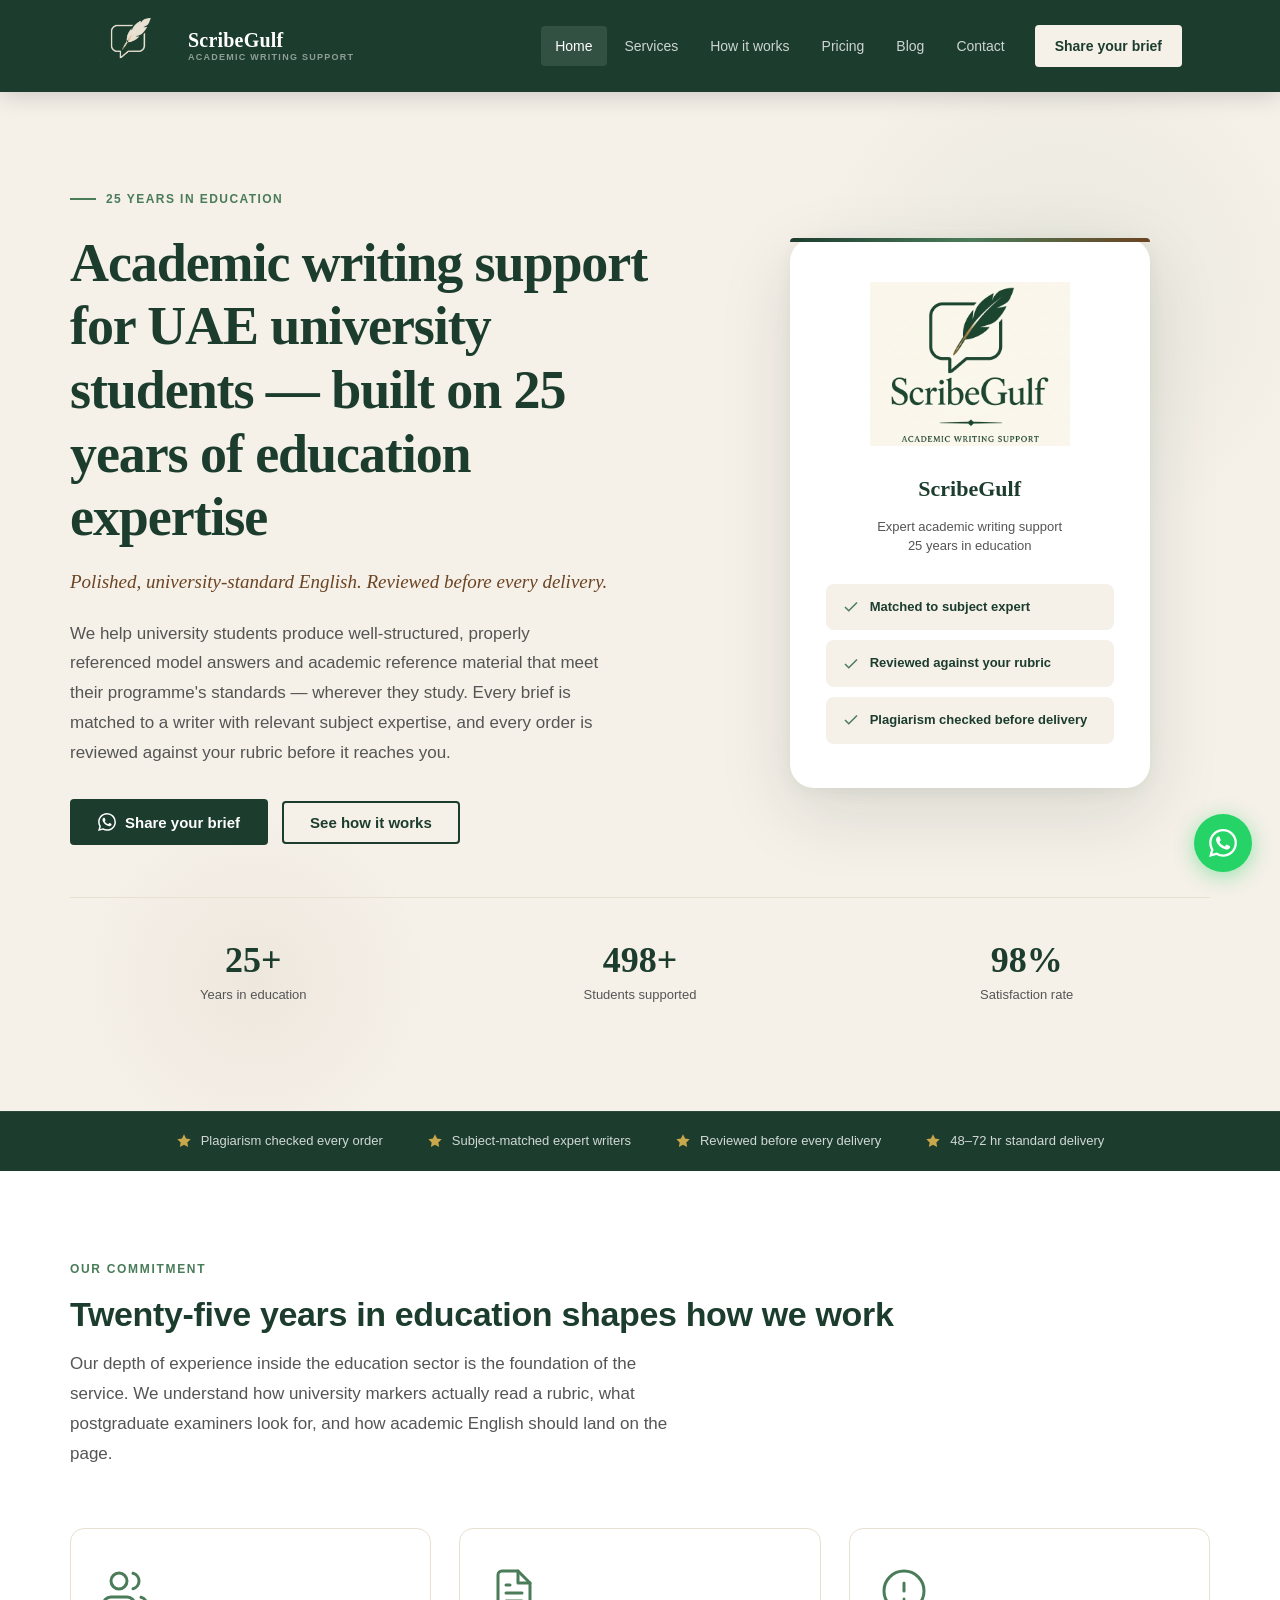
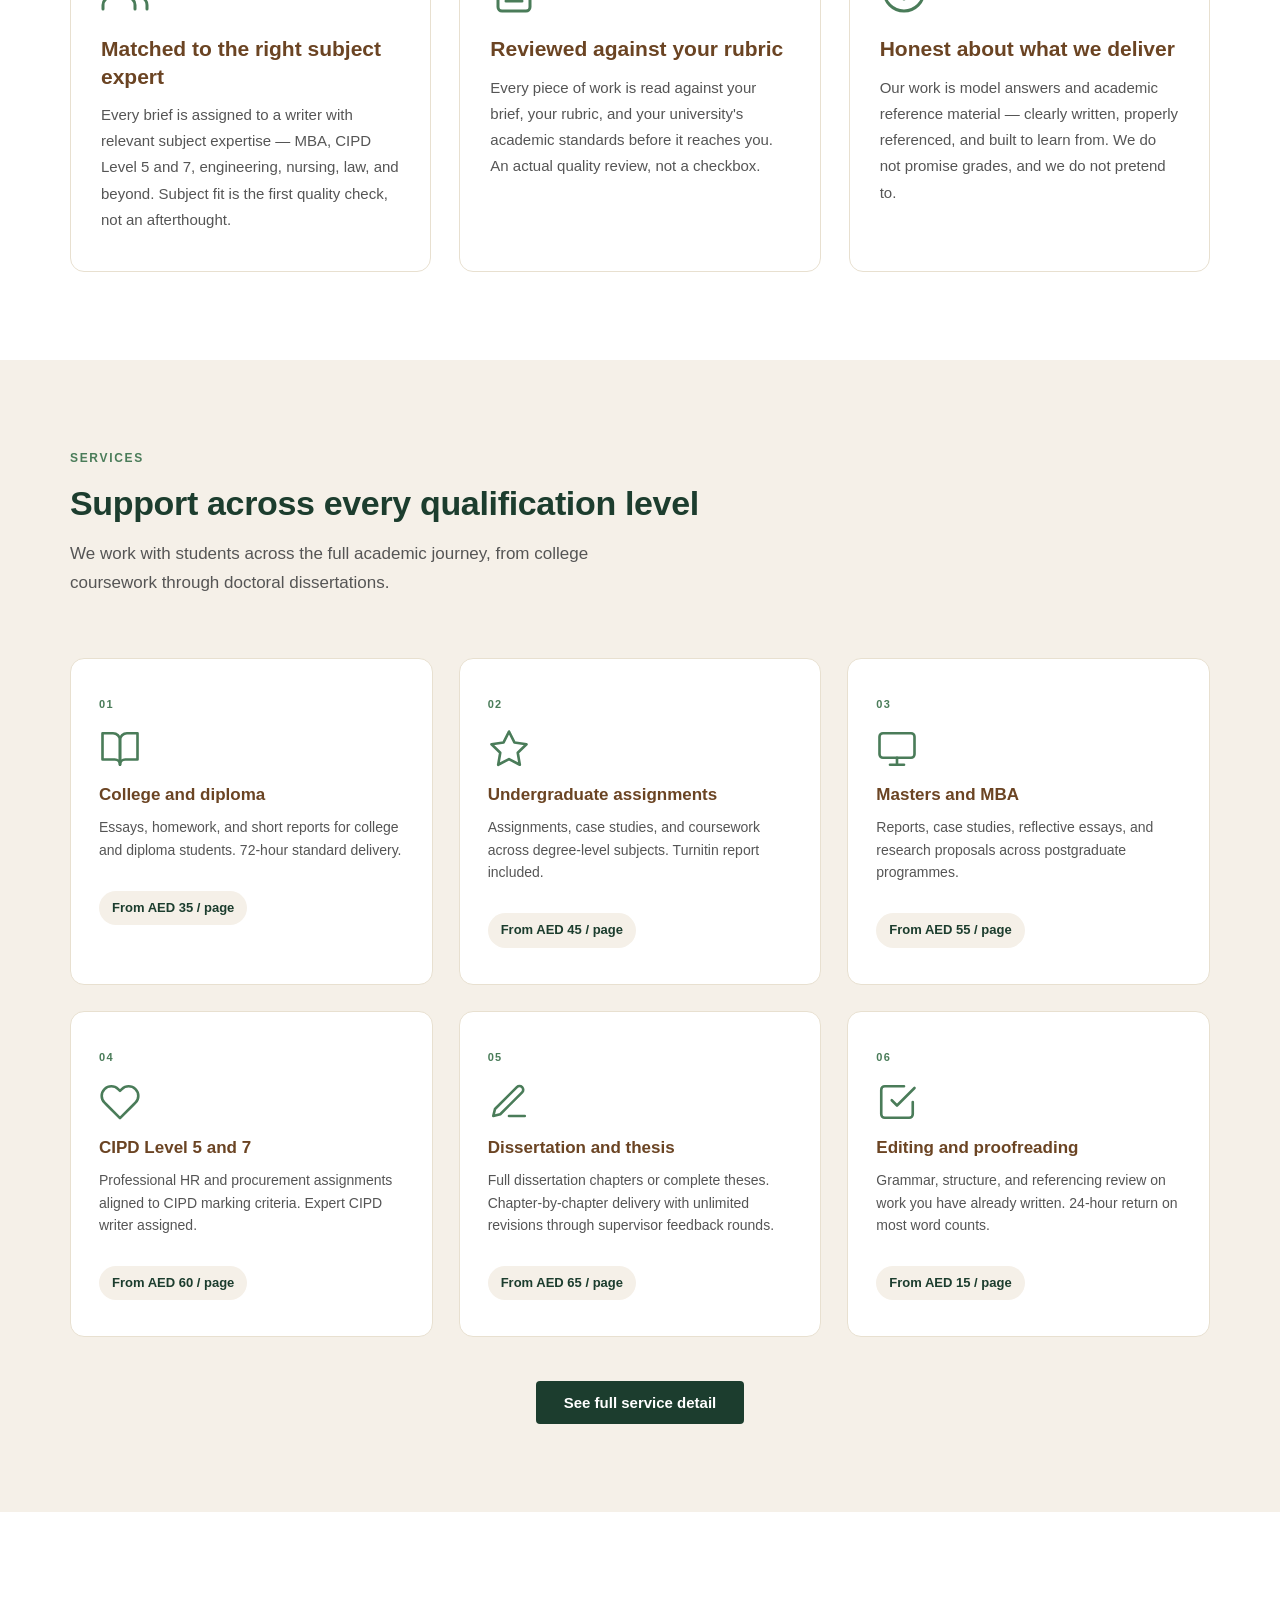
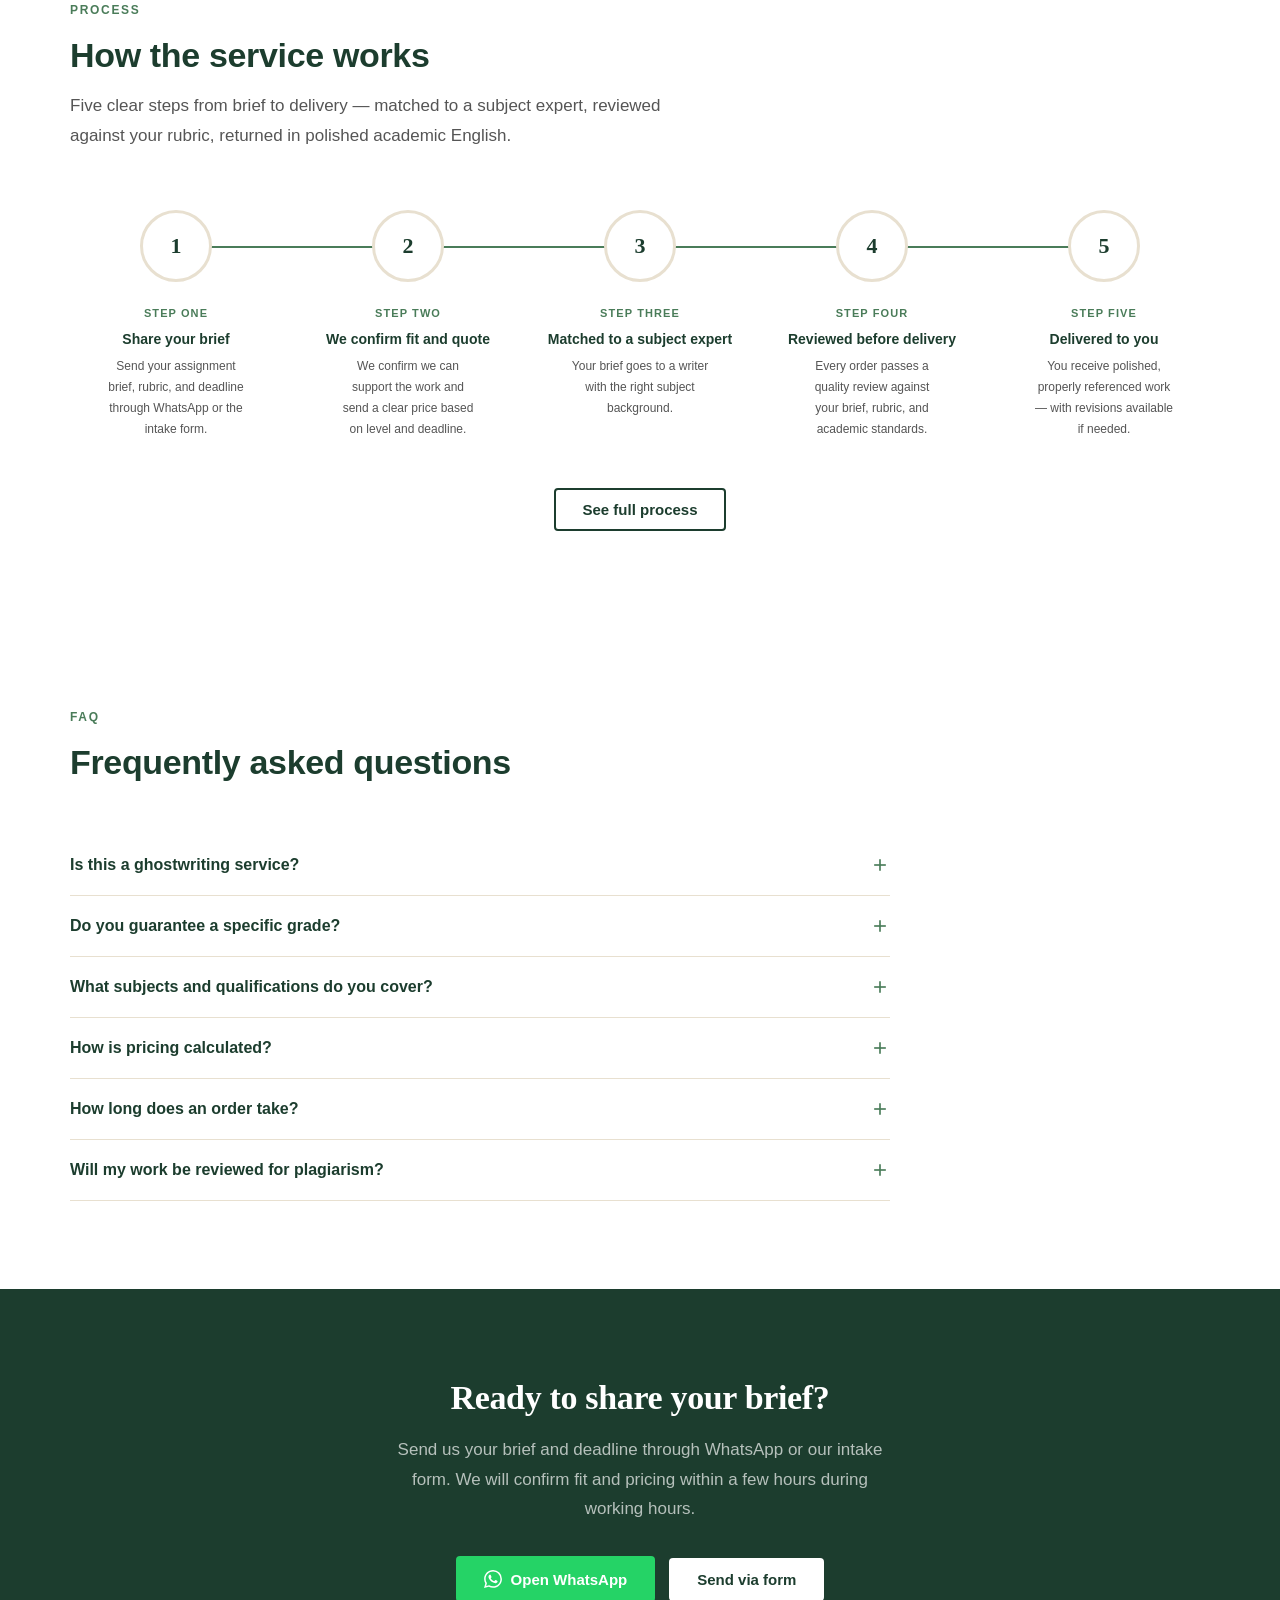
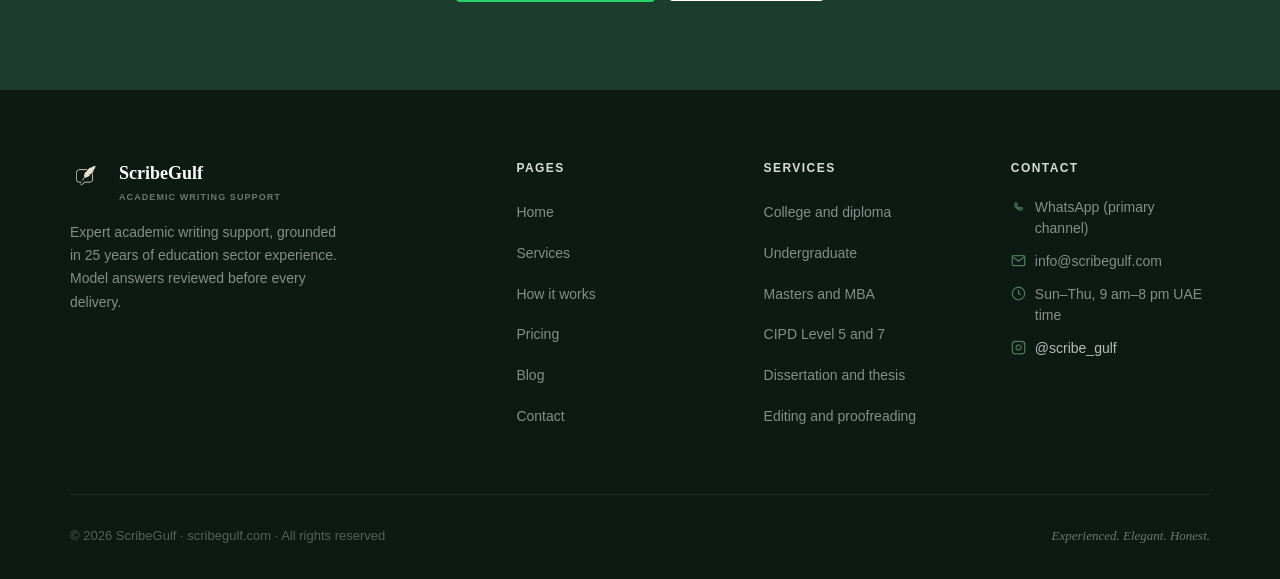
==== commit 2a965a8a: "Add Google Search Console verification meta tag Co-Authored-By: Claude Opus 4.8 <noreply@anthropic.c" ====
--- a/index.html
+++ b/index.html
@@ -3,6 +3,7 @@
 <head>
   <meta charset="UTF-8">
   <meta name="viewport" content="width=device-width, initial-scale=1.0">
+  <meta name="google-site-verification" content="EeA-iT8VjYXAGGg0yRz0T-tL8fP_zNefTfSF17xezn0" />
   <meta name="robots" content="index, follow">
   <title>Expert Academic Writing Support UAE — ScribeGulf</title>
   <meta name="description" content="Expert academic writing support for UAE university students. Model answers from AED 35/page, reviewed before delivery. Share your brief today.">
